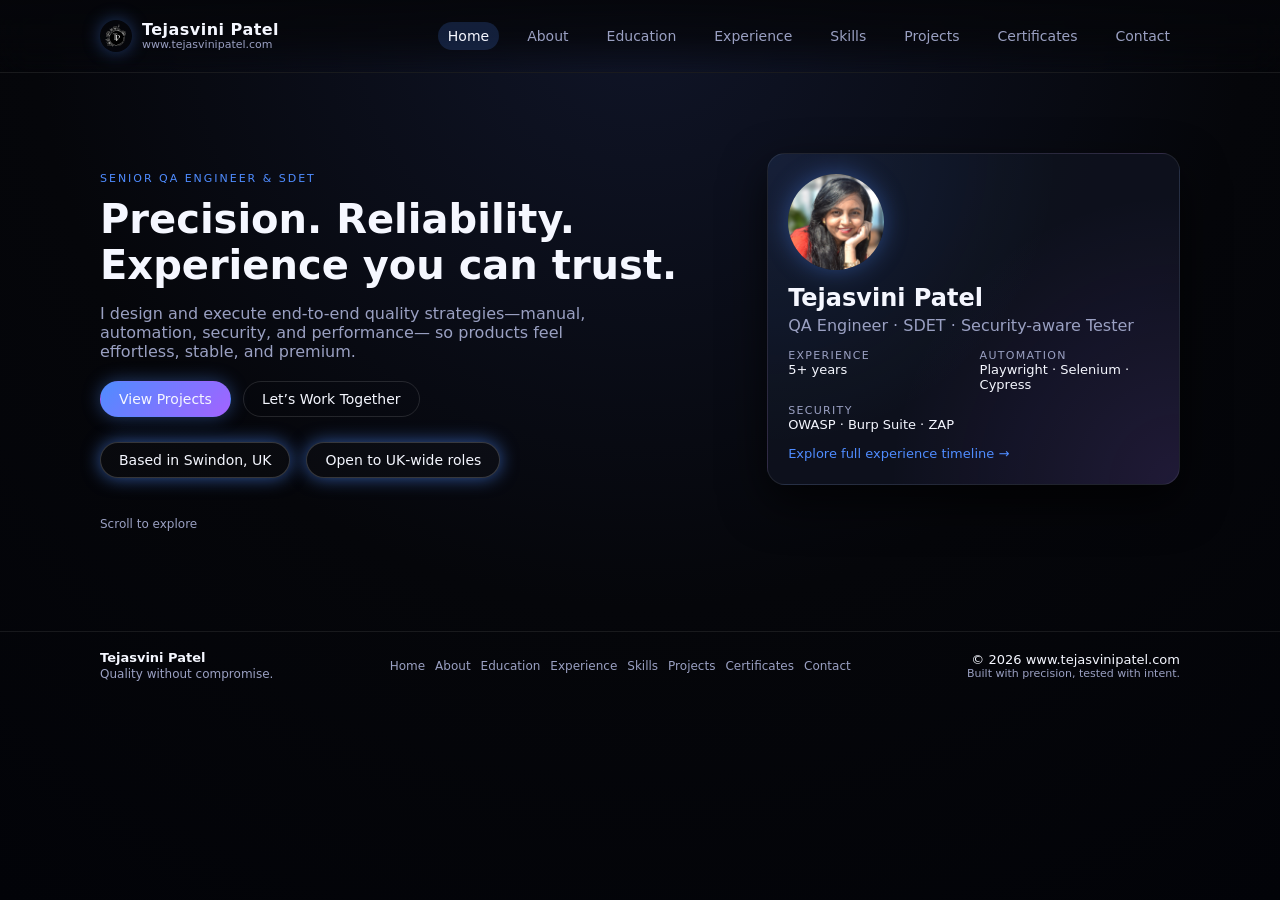
==== index.html @ 35e063ed "Update index.html" ====
<!DOCTYPE html>
<html lang="en">
<head>
  <meta charset="UTF-8" />
  <title>Tejasvini Patel | Senior QA Engineer & SDET</title>
  <meta name="viewport" content="width=device-width, initial-scale=1" />
  <meta name="description" content="Senior QA Engineer & SDET – Precision, reliability, and end-to-end quality engineering by Tejasvini Patel." />
  <link rel="icon" type="image/png" href="favicon.png" />
  <link rel="stylesheet" href="style.css" />
</head>

<body class="theme-dark">

  <!-- NAVBAR -->
  <header class="site-header glass-blur">
    <div class="nav-inner">
      <a href="index.html" class="brand">
        <img src="logo.png" class="brand-logo" />
        <div class="brand-text">
          <span class="brand-name">Tejasvini Patel</span>
          <span class="brand-url">www.tejasvinipatel.com</span>
        </div>
      </a>

      <nav class="nav-links" id="navLinks">
        <a href="index.html" class="active">Home</a>
        <a href="about.html">About</a>
        <a href="education.html">Education</a>
        <a href="experience.html">Experience</a>
        <a href="skills.html">Skills</a>
        <a href="projects.html">Projects</a>
        <a href="certifications.html">Certificates</a>
        <a href="contact.html">Contact</a>
      </nav>

      <button class="nav-toggle" id="navToggle">
        <span></span><span></span>
      </button>
    </div>
  </header>

  <!-- HERO -->
  <main>
    <section class="section hero section-observe">
      <div class="hero-grid">

        <div class="hero-main">
          <p class="eyebrow">SENIOR QA ENGINEER & SDET</p>

          <h1>Precision. Reliability.<br>Experience you can trust.</h1>

          <p class="hero-sub">
            I design and execute end‑to‑end quality strategies—manual, automation, security, and performance—
            so products feel effortless, stable, and premium.
          </p>

          <div class="hero-actions">
            <a href="projects.html" class="btn primary btn-glow">View Projects</a>
            <a href="contact.html" class="btn ghost">Let’s Work Together</a>
          </div>

          <!-- UPDATED BUTTONS -->
          <div class="hero-meta">
            <a class="btn secondary btn-glow">Based in Swindon, UK</a>
            <a class="btn secondary btn-glow">Open to UK‑wide roles</a>
          </div>
        </div>

        <aside class="hero-side glass-card">
          <img src="profile.png" class="profile-photo" />
          <h2 class="card-title">Tejasvini Patel</h2>
          <p class="card-sub">QA Engineer · SDET · Security-aware Tester</p>

          <div class="card-grid">
            <div><span class="label">Experience</span><span class="value">5+ years</span></div>
            <div><span class="label">Automation</span><span class="value">Playwright · Selenium · Cypress</span></div>
            <div><span class="label">Security</span><span class="value">OWASP · Burp Suite · ZAP</span></div>
          </div>

          <a href="experience.html" class="card-link">Explore full experience timeline →</a>
        </aside>

      </div>

      <div class="scroll-indicator">Scroll to explore</div>
    </section>

    <!-- KEEP ALL OTHER SECTIONS EXACTLY AS THEY ARE -->
  </main>

  <!-- FOOTER -->
  <footer class="site-footer glass-blur">
    <div class="footer-inner">
      <div class="footer-left">
        <div class="footer-name">Tejasvini Patel</div>
        <div class="footer-tagline">Quality without compromise.</div>
      </div>

      <div class="footer-nav">
        <a href="index.html">Home</a>
        <a href="about.html">About</a>
        <a href="education.html">Education</a>
        <a href="experience.html">Experience</a>
        <a href="skills.html">Skills</a>
        <a href="projects.html">Projects</a>
        <a href="certifications.html">Certificates</a>
        <a href="contact.html">Contact</a>
      </div>

      <div class="footer-right">
        <div>© <span id="year"></span> www.tejasvinipatel.com</div>
        <div class="footer-note">Built with precision, tested with intent.</div>
      </div>
    </div>
  </footer>

  <script src="script.js"></script>
</body>
</html>
---- style.css ----
:root {
  --bg: #05060a;
  --bg-elevated: rgba(15, 18, 30, 0.9);
  --accent: #4f8cff;
  --accent-soft: rgba(79, 140, 255, 0.4);
  --text: #f5f7ff;
  --text-muted: #9aa0c2;
  --border-soft: rgba(255, 255, 255, 0.08);
  --radius-lg: 18px;
  --radius-md: 12px;
  --shadow-soft: 0 18px 45px rgba(0, 0, 0, 0.7);
  --transition-fast: 0.25s ease;
  --max-width: 1120px;
  --nav-height: 72px;
}

*,
*::before,
*::after {
  box-sizing: border-box;
}

html,
body {
  margin: 0;
  padding: 0;
  font-family: system-ui, -apple-system, BlinkMacSystemFont, "SF Pro Text",
    "Segoe UI", sans-serif;
  background: radial-gradient(circle at top, #101528 0, #05060a 55%, #020308 100%);
  color: var(--text);
}

body.theme-dark {
  min-height: 100vh;
}

/* Layout */

.site-header {
  position: sticky;
  top: 0;
  z-index: 50;
  backdrop-filter: blur(18px);
  background: linear-gradient(
    to bottom,
    rgba(5, 6, 10, 0.92),
    rgba(5, 6, 10, 0.75),
    transparent
  );
  border-bottom: 1px solid var(--border-soft);
}

.nav-inner {
  max-width: var(--max-width);
  margin: 0 auto;
  height: var(--nav-height);
  display: flex;
  align-items: center;
  justify-content: space-between;
  padding: 0 20px;
}

.brand {
  display: flex;
  align-items: center;
  gap: 10px;
  text-decoration: none;
  color: var(--text);
}

.brand-logo {
  width: 32px;
  height: 32px;
  border-radius: 999px;
  object-fit: cover;
  box-shadow: 0 0 18px var(--accent-soft);
}

.brand-text {
  display: flex;
  flex-direction: column;
  line-height: 1.1;
}

.brand-name {
  font-weight: 600;
  letter-spacing: 0.03em;
}

.brand-url {
  font-size: 11px;
  color: var(--text-muted);
}

.nav-links {
  display: flex;
  gap: 18px;
  align-items: center;
}

.nav-links a {
  text-decoration: none;
  font-size: 14px;
  color: var(--text-muted);
  padding: 6px 10px;
  border-radius: 999px;
  transition: color var(--transition-fast), background var(--transition-fast),
    transform var(--transition-fast);
}

.nav-links a:hover {
  color: var(--text);
  background: rgba(255, 255, 255, 0.04);
  transform: translateY(-1px);
}

.nav-links a.active {
  color: var(--text);
  background: rgba(79, 140, 255, 0.18);
}

/* Mobile nav */

.nav-toggle {
  display: none;
  background: none;
  border: none;
  cursor: pointer;
}

.nav-toggle span {
  display: block;
  width: 20px;
  height: 2px;
  margin: 4px 0;
  background: var(--text);
  transition: transform var(--transition-fast), opacity var(--transition-fast);
}

.nav-toggle.active span:nth-child(1) {
  transform: rotate(45deg) translateY(5px);
}

.nav-toggle.active span:nth-child(2) {
  transform: rotate(-45deg) translateY(-5px);
}

/* Sections */

.section {
  max-width: var(--max-width);
  margin: 0 auto;
  padding: 60px 20px;
}

.hero {
  padding-top: 80px;
}

.hero-grid {
  display: grid;
  grid-template-columns: minmax(0, 2fr) minmax(0, 1.3fr);
  gap: 32px;
  align-items: center;
}

.hero-main h1 {
  font-size: clamp(32px, 4vw, 40px);
  margin: 10px 0 16px;
}

.hero-sub {
  color: var(--text-muted);
  max-width: 520px;
}

.hero-actions {
  display: flex;
  flex-wrap: wrap;
  gap: 12px;
  margin-top: 20px;
  margin-bottom: 25px;
}

.hero-meta {
  display: flex;
  flex-wrap: wrap;
  gap: 16px;
  font-size: 13px;
  color: var(--text-muted);
}

.eyebrow {
  text-transform: uppercase;
  letter-spacing: 0.18em;
  font-size: 11px;
  color: var(--accent);
}

.section-header {
  max-width: 720px;
  margin-bottom: 28px;
}

.section-header h2 {
  margin: 0 0 8px;
}

.section-header p {
  margin: 0;
  color: var(--text-muted);
}

/* Cards & grids */

.glass-card {
  background: radial-gradient(circle at top left, rgba(79, 140, 255, 0.12), transparent 55%),
    radial-gradient(circle at bottom right, rgba(163, 99, 255, 0.12), transparent 55%),
    var(--bg-elevated);
  border-radius: var(--radius-lg);
  border: 1px solid var(--border-soft);
  box-shadow: var(--shadow-soft);
  padding: 20px 20px 22px;
  position: relative;
  overflow: hidden;
}

.glass-card::before {
  content: "";
  position: absolute;
  inset: 0;
  background: radial-gradient(circle at top, rgba(255, 255, 255, 0.06), transparent 60%);
  opacity: 0;
  transition: opacity var(--transition-fast);
}

.glass-card:hover::before {
  opacity: 1;
}

.card-title {
  margin: 10px 0 4px;
}

.card-sub {
  margin: 0 0 14px;
  color: var(--text-muted);
}

.card-grid {
  display: grid;
  grid-template-columns: repeat(2, minmax(0, 1fr));
  gap: 12px;
  font-size: 13px;
}

.label {
  display: block;
  color: var(--text-muted);
  font-size: 11px;
  text-transform: uppercase;
  letter-spacing: 0.12em;
}

.value {
  display: block;
}

.card-link {
  display: inline-flex;
  margin-top: 14px;
  font-size: 13px;
  color: var(--accent);
  text-decoration: none;
}

.card-link:hover {
  text-decoration: underline;
}

.grid-2 {
  display: grid;
  grid-template-columns: repeat(2, minmax(0, 1fr));
  gap: 24px;
}

.grid-3 {
  display: grid;
  grid-template-columns: repeat(3, minmax(0, 1fr));
  gap: 24px;
}

.timeline,
.timeline-mini {
  display: flex;
  flex-direction: column;
  gap: 20px;
}

.timeline-item {
  position: relative;
}

.timeline-item h2,
.timeline-item h3 {
  margin-top: 0;
}

.bullet-list {
  margin: 10px 0 0;
  padding-left: 18px;
  color: var(--text-muted);
}

.bullet-list li {
  margin-bottom: 4px;
}

.section-cta {
  margin-top: 24px;
}

/* Buttons */

.btn {
  display: inline-flex;
  align-items: center;
  justify-content: center;
  padding: 9px 18px;
  border-radius: 999px;
  border: 1px solid transparent;
  font-size: 14px;
  cursor: pointer;
  text-decoration: none;
  color: var(--text);
  background: transparent;
  transition: background var(--transition-fast), transform var(--transition-fast),
    box-shadow var(--transition-fast), border-color var(--transition-fast);
}

.btn.primary {
  background: linear-gradient(135deg, #4f8cff, #a363ff);
  box-shadow: 0 0 18px var(--accent-soft);
}

.btn.primary:hover {
  box-shadow: 0 0 32px rgba(79, 140, 255, 1);
}

.btn.secondary {
  border-color: rgba(255, 255, 255, 0.18);
  background: rgba(255, 255, 255, 0.02);
}

.btn.ghost {
  border-color: rgba(255, 255, 255, 0.12);
  background: transparent;
}

.btn-glow {
  box-shadow: 0 0 18px rgba(79, 140, 255, 0.6);
}

.btn-glow:hover {
  box-shadow: 0 0 28px rgba(79, 140, 255, 1);
}

/* Universal button animation fix */
.btn {
  transition: background 0.25s ease, transform 0.25s ease, box-shadow 0.25s ease,
    border-color 0.25s ease;
}

.btn:hover {
  transform: translateY(-3px);
}

/* Scroll indicator */

.scroll-indicator {
  margin-top: 32px;
  font-size: 12px;
  color: var(--text-muted);
}

/* Profile */

.profile-photo {
  width: 96px;
  height: 96px;
  border-radius: 999px;
  object-fit: cover;
  box-shadow: 0 0 24px var(--accent-soft);
}

/* Footer */

.site-footer {
  border-top: 1px solid var(--border-soft);
  margin-top: 40px;
}

.footer-inner {
  max-width: var(--max-width);
  margin: 0 auto;
  padding: 18px 20px 26px;
  display: flex;
  align-items: center;
  justify-content: space-between;
  gap: 18px;
  font-size: 13px;
}

.footer-left {
  display: flex;
  flex-direction: column;
  gap: 2px;
}

.footer-name {
  font-weight: 600;
}

.footer-tagline {
  color: var(--text-muted);
  font-size: 12px;
}

.footer-nav {
  display: flex;
  flex-wrap: wrap;
  gap: 10px;
  justify-content: center;
}

.footer-nav a {
  text-decoration: none;
  color: var(--text-muted);
  font-size: 12px;
}

.footer-nav a:hover {
  color: var(--text);
}

.footer-right {
  text-align: right;
}

.footer-note {
  color: var(--text-muted);
  font-size: 11px;
}

/* Forms & map */

.contact-form .form-group {
  margin-bottom: 12px;
}

.contact-form label {
  display: block;
  font-size: 13px;
  margin-bottom: 4px;
}

.contact-form input,
.contact-form textarea {
  width: 100%;
  padding: 8px 10px;
  border-radius: var(--radius-md);
  border: 1px solid var(--border-soft);
  background: rgba(5, 6, 10, 0.9);
  color: var(--text);
  font-size: 13px;
}

.contact-form input:focus,
.contact-form textarea:focus {
  outline: none;
  border-color: var(--accent);
  box-shadow: 0 0 0 1px rgba(79, 140, 255, 0.4);
}

.map-container {
  border-radius: var(--radius-lg);
  overflow: hidden;
  border: 1px solid var(--border-soft);
}

/* Utilities */

.muted {
  color: var(--text-muted);
}

.small {
  font-size: 12px;
}

.center-404 {
  min-height: 100vh;
  display: flex;
  align-items: center;
  justify-content: center;
}

/* Scroll animations */

.section-observe {
  opacity: 0;
  transform: translateY(24px);
  transition: opacity 0.5s ease, transform 0.5s ease;
}

.section-observe.in-view {
  opacity: 1;
  transform: translateY(0);
  transition-delay: 0.1s;
}

/* Responsive */

@media (max-width: 900px) {
  .hero-grid {
    grid-template-columns: minmax(0, 1fr);
  }

  .grid-2 {
    grid-template-columns: minmax(0, 1fr);
  }

  .grid-3 {
    grid-template-columns: minmax(0, 1fr);
  }

  .footer-inner {
    flex-direction: column;
    align-items: flex-start;
  }

  .footer-right {
    text-align: left;
  }
}

@media (max-width: 720px) {
  .nav-links {
    position: absolute;
    top: var(--nav-height);
    right: 0;
    left: 0;
    padding: 10px 20px 16px;
    background: rgba(5, 6, 10, 0.98);
    flex-direction: column;
    gap: 8px;
    transform: translateY(-120%);
    opacity: 0;
    pointer-events: none;
    transition: transform var(--transition-fast), opacity var(--transition-fast);
  }

  .nav-links.open {
    transform: translateY(0);
    opacity: 1;
    pointer-events: auto;
  }

  .nav-toggle {
    display: block;
  }
}
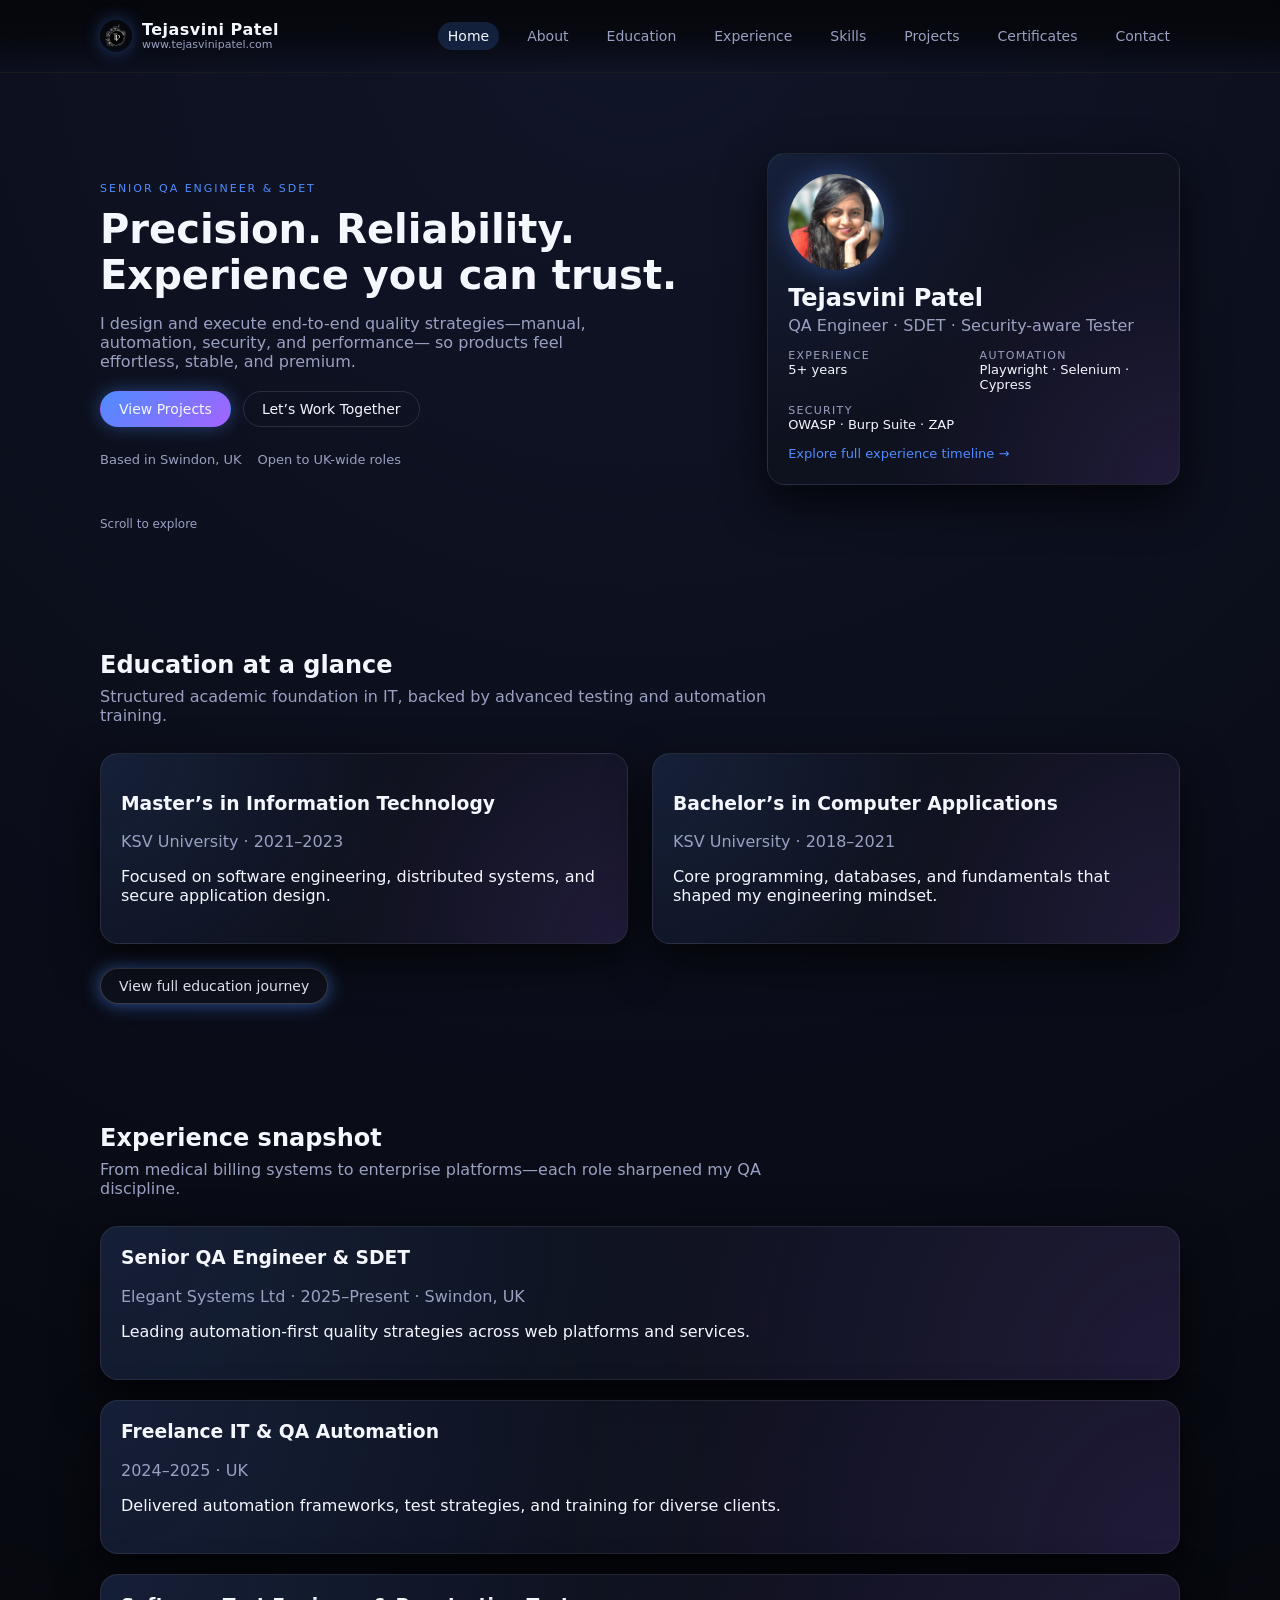
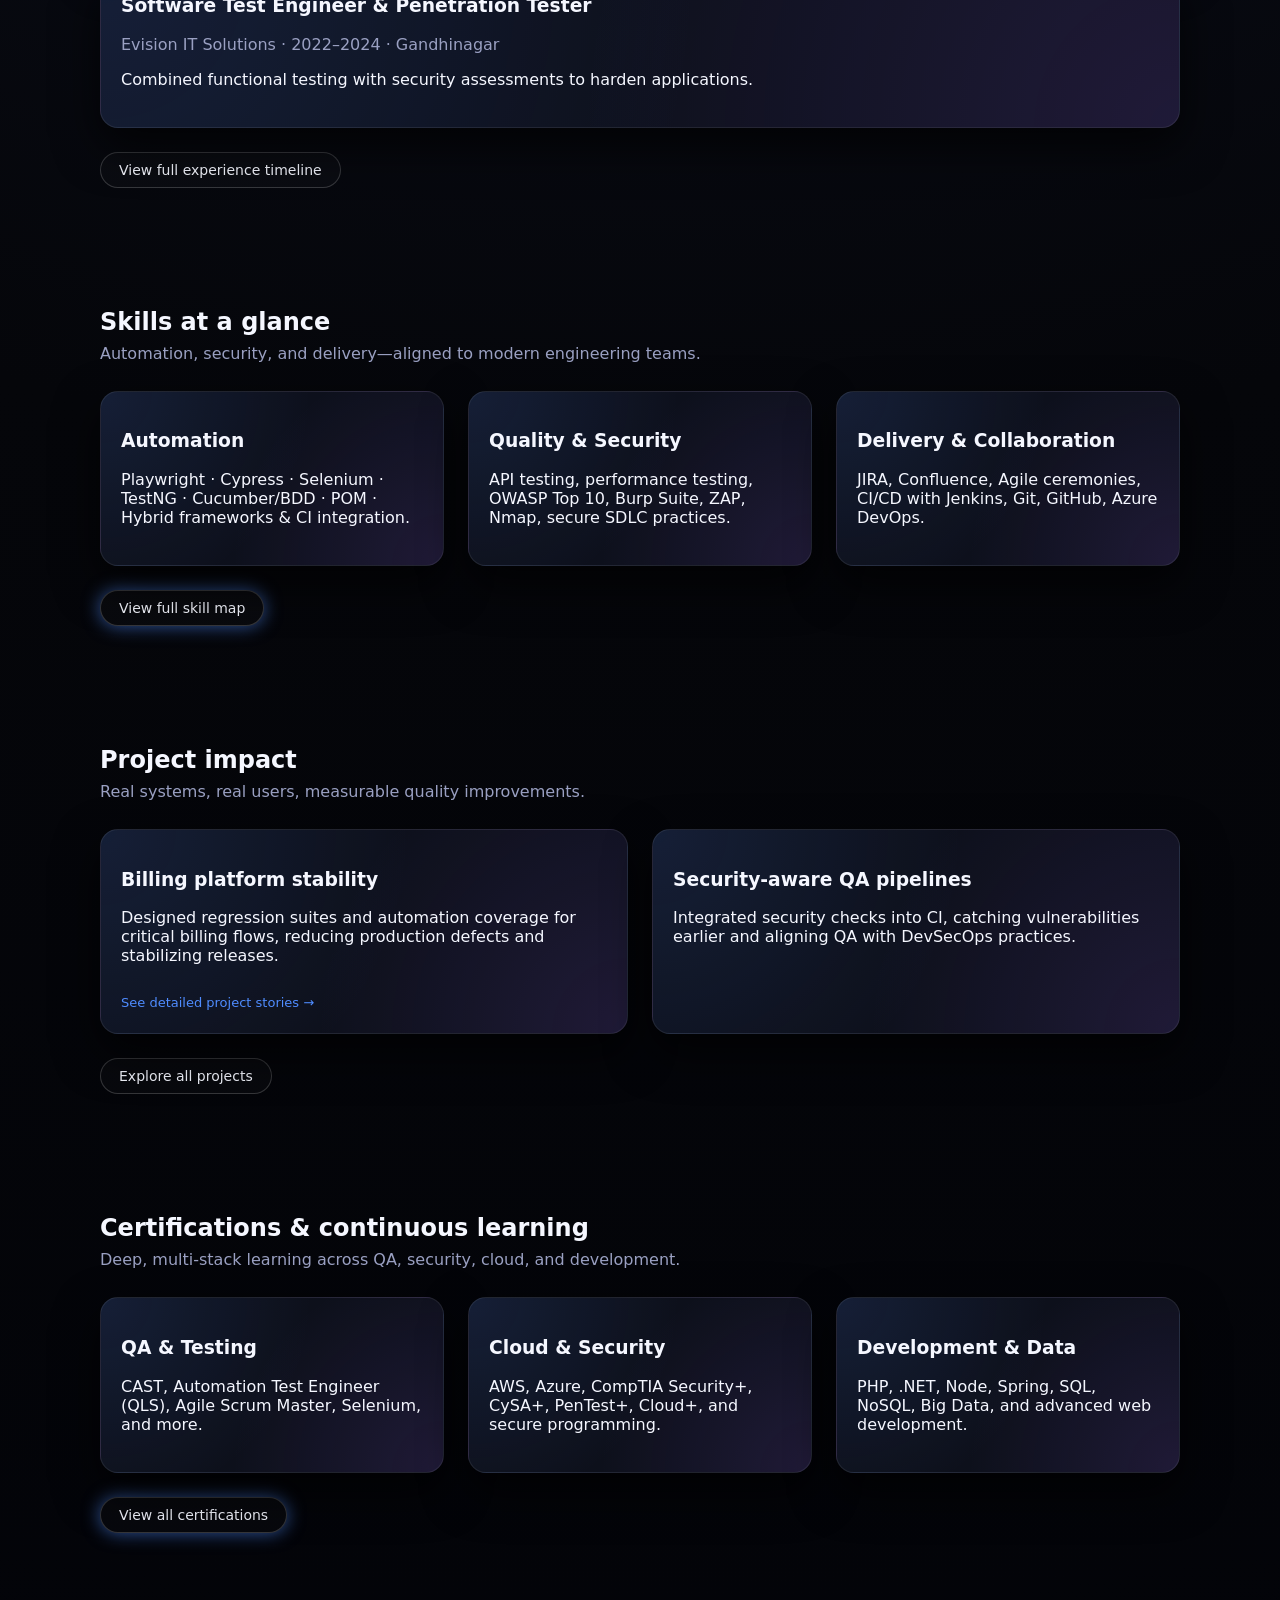
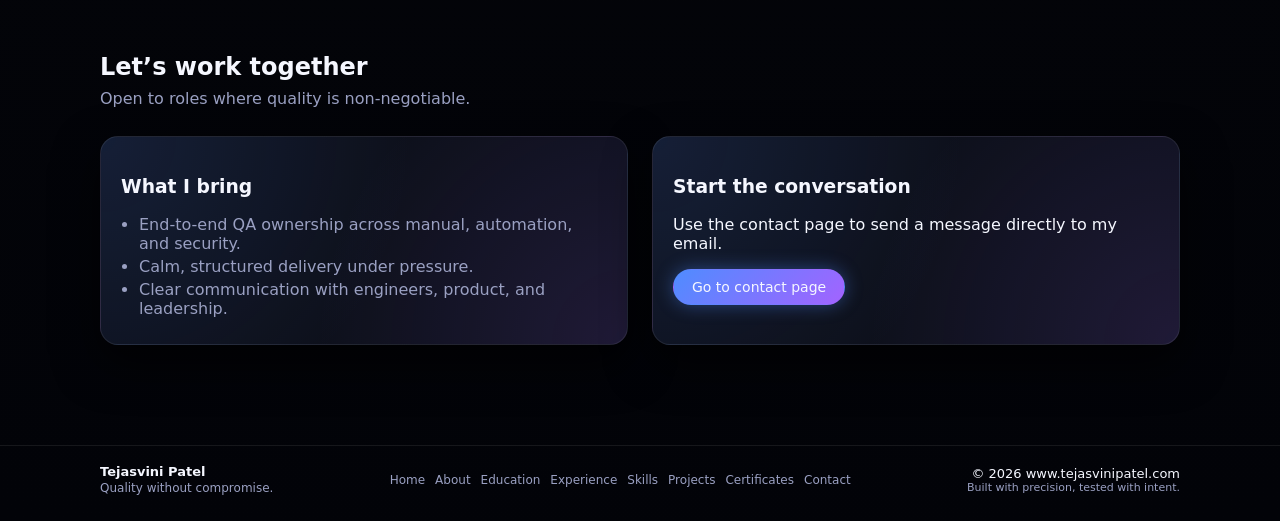
==== commit bccb3e47: "Update index.html" ====
--- a/index.html
+++ b/index.html
@@ -7,21 +7,33 @@
   <meta name="description" content="Senior QA Engineer & SDET – Precision, reliability, and end-to-end quality engineering by Tejasvini Patel." />
   <link rel="icon" type="image/png" href="favicon.png" />
   <link rel="stylesheet" href="style.css" />
+
+  <!-- Basic structured data for name search -->
+  <script type="application/ld+json">
+  {
+    "@context": "https://schema.org",
+    "@type": "Person",
+    "name": "Tejasvini Patel",
+    "url": "https://www.tejasvinipatel.com",
+    "jobTitle": "Senior QA Engineer & SDET",
+    "address": {
+      "@type": "PostalAddress",
+      "addressLocality": "Swindon",
+      "addressCountry": "UK"
+    }
+  }
+  </script>
 </head>
-
 <body class="theme-dark">
-
-  <!-- NAVBAR -->
   <header class="site-header glass-blur">
     <div class="nav-inner">
       <a href="index.html" class="brand">
-        <img src="logo.png" class="brand-logo" />
+        <img src="logo.png" alt="TP Logo" class="brand-logo" />
         <div class="brand-text">
           <span class="brand-name">Tejasvini Patel</span>
           <span class="brand-url">www.tejasvinipatel.com</span>
         </div>
       </a>
-
       <nav class="nav-links" id="navLinks">
         <a href="index.html" class="active">Home</a>
         <a href="about.html">About</a>
@@ -32,70 +44,209 @@
         <a href="certifications.html">Certificates</a>
         <a href="contact.html">Contact</a>
       </nav>
-
-      <button class="nav-toggle" id="navToggle">
+      <button class="nav-toggle" id="navToggle" aria-label="Toggle navigation">
         <span></span><span></span>
       </button>
     </div>
   </header>
 
-  <!-- HERO -->
   <main>
+    <!-- HERO -->
     <section class="section hero section-observe">
       <div class="hero-grid">
-
         <div class="hero-main">
           <p class="eyebrow">SENIOR QA ENGINEER & SDET</p>
-
-          <h1>Precision. Reliability.<br>Experience you can trust.</h1>
-
+          <h1>Precision. Reliability. Experience you can trust.</h1>
           <p class="hero-sub">
-            I design and execute end‑to‑end quality strategies—manual, automation, security, and performance—
+            I design and execute end-to-end quality strategies—manual, automation, security, and performance—
             so products feel effortless, stable, and premium.
           </p>
-
           <div class="hero-actions">
             <a href="projects.html" class="btn primary btn-glow">View Projects</a>
             <a href="contact.html" class="btn ghost">Let’s Work Together</a>
           </div>
-
-          <!-- UPDATED BUTTONS -->
           <div class="hero-meta">
-            <a class="btn secondary btn-glow">Based in Swindon, UK</a>
-            <a class="btn secondary btn-glow">Open to UK‑wide roles</a>
+            <span>Based in Swindon, UK</span>
+            <span>Open to UK-wide roles</span>
           </div>
         </div>
-
         <aside class="hero-side glass-card">
-          <img src="profile.png" class="profile-photo" />
+          <img src="profile.png" alt="Tejasvini Patel" class="profile-photo" />
           <h2 class="card-title">Tejasvini Patel</h2>
           <p class="card-sub">QA Engineer · SDET · Security-aware Tester</p>
-
           <div class="card-grid">
-            <div><span class="label">Experience</span><span class="value">5+ years</span></div>
-            <div><span class="label">Automation</span><span class="value">Playwright · Selenium · Cypress</span></div>
-            <div><span class="label">Security</span><span class="value">OWASP · Burp Suite · ZAP</span></div>
+            <div>
+              <span class="label">Experience</span>
+              <span class="value">5+ years</span>
+            </div>
+            <div>
+              <span class="label">Automation</span>
+              <span class="value">Playwright · Selenium · Cypress</span>
+            </div>
+            <div>
+              <span class="label">Security</span>
+              <span class="value">OWASP · Burp Suite · ZAP</span>
+            </div>
           </div>
-
           <a href="experience.html" class="card-link">Explore full experience timeline →</a>
         </aside>
-
-      </div>
-
+      </div>
       <div class="scroll-indicator">Scroll to explore</div>
     </section>
 
-    <!-- KEEP ALL OTHER SECTIONS EXACTLY AS THEY ARE -->
+    <!-- EDUCATION OVERVIEW -->
+    <section class="section section-observe">
+      <div class="section-header">
+        <h2>Education at a glance</h2>
+        <p>Structured academic foundation in IT, backed by advanced testing and automation training.</p>
+      </div>
+      <div class="grid-2">
+        <div class="glass-card">
+          <h3>Master’s in Information Technology</h3>
+          <p class="muted">KSV University · 2021–2023</p>
+          <p>Focused on software engineering, distributed systems, and secure application design.</p>
+        </div>
+        <div class="glass-card">
+          <h3>Bachelor’s in Computer Applications</h3>
+          <p class="muted">KSV University · 2018–2021</p>
+          <p>Core programming, databases, and fundamentals that shaped my engineering mindset.</p>
+        </div>
+      </div>
+      <div class="section-cta">
+        <a href="education.html" class="btn secondary btn-glow">View full education journey</a>
+      </div>
+    </section>
+
+    <!-- EXPERIENCE OVERVIEW -->
+    <section class="section section-observe">
+      <div class="section-header">
+        <h2>Experience snapshot</h2>
+        <p>From medical billing systems to enterprise platforms—each role sharpened my QA discipline.</p>
+      </div>
+      <div class="timeline-mini">
+        <div class="timeline-item glass-card">
+          <h3>Senior QA Engineer & SDET</h3>
+          <p class="muted">Elegant Systems Ltd · 2025–Present · Swindon, UK</p>
+          <p>Leading automation-first quality strategies across web platforms and services.</p>
+        </div>
+        <div class="timeline-item glass-card">
+          <h3>Freelance IT & QA Automation</h3>
+          <p class="muted">2024–2025 · UK</p>
+          <p>Delivered automation frameworks, test strategies, and training for diverse clients.</p>
+        </div>
+        <div class="timeline-item glass-card">
+          <h3>Software Test Engineer & Penetration Tester</h3>
+          <p class="muted">Evision IT Solutions · 2022–2024 · Gandhinagar</p>
+          <p>Combined functional testing with security assessments to harden applications.</p>
+        </div>
+      </div>
+      <div class="section-cta">
+        <a href="experience.html" class="btn secondary">View full experience timeline</a>
+      </div>
+    </section>
+
+    <!-- SKILLS OVERVIEW -->
+    <section class="section section-observe">
+      <div class="section-header">
+        <h2>Skills at a glance</h2>
+        <p>Automation, security, and delivery—aligned to modern engineering teams.</p>
+      </div>
+      <div class="grid-3">
+        <div class="glass-card">
+          <h3>Automation</h3>
+          <p>Playwright · Cypress · Selenium · TestNG · Cucumber/BDD · POM · Hybrid frameworks & CI integration.</p>
+        </div>
+        <div class="glass-card">
+          <h3>Quality & Security</h3>
+          <p>API testing, performance testing, OWASP Top 10, Burp Suite, ZAP, Nmap, secure SDLC practices.</p>
+        </div>
+        <div class="glass-card">
+          <h3>Delivery & Collaboration</h3>
+          <p>JIRA, Confluence, Agile ceremonies, CI/CD with Jenkins, Git, GitHub, Azure DevOps.</p>
+        </div>
+      </div>
+      <div class="section-cta">
+        <a href="skills.html" class="btn secondary btn-glow">View full skill map</a>
+      </div>
+    </section>
+
+    <!-- PROJECTS OVERVIEW -->
+    <section class="section section-observe">
+      <div class="section-header">
+        <h2>Project impact</h2>
+        <p>Real systems, real users, measurable quality improvements.</p>
+      </div>
+      <div class="grid-2">
+        <div class="glass-card">
+          <h3>Billing platform stability</h3>
+          <p>Designed regression suites and automation coverage for critical billing flows, reducing production defects and stabilizing releases.</p>
+          <a href="projects.html" class="card-link">See detailed project stories →</a>
+        </div>
+        <div class="glass-card">
+          <h3>Security-aware QA pipelines</h3>
+          <p>Integrated security checks into CI, catching vulnerabilities earlier and aligning QA with DevSecOps practices.</p>
+        </div>
+      </div>
+      <div class="section-cta">
+        <a href="projects.html" class="btn secondary">Explore all projects</a>
+      </div>
+    </section>
+
+    <!-- CERTIFICATIONS OVERVIEW -->
+    <section class="section section-observe">
+      <div class="section-header">
+        <h2>Certifications & continuous learning</h2>
+        <p>Deep, multi-stack learning across QA, security, cloud, and development.</p>
+      </div>
+      <div class="grid-3">
+        <div class="glass-card">
+          <h3>QA & Testing</h3>
+          <p>CAST, Automation Test Engineer (QLS), Agile Scrum Master, Selenium, and more.</p>
+        </div>
+        <div class="glass-card">
+          <h3>Cloud & Security</h3>
+          <p>AWS, Azure, CompTIA Security+, CySA+, PenTest+, Cloud+, and secure programming.</p>
+        </div>
+        <div class="glass-card">
+          <h3>Development & Data</h3>
+          <p>PHP, .NET, Node, Spring, SQL, NoSQL, Big Data, and advanced web development.</p>
+        </div>
+      </div>
+      <div class="section-cta">
+        <a href="certifications.html" class="btn secondary btn-glow">View all certifications</a>
+      </div>
+    </section>
+
+    <!-- CONTACT OVERVIEW -->
+    <section class="section section-observe">
+      <div class="section-header">
+        <h2>Let’s work together</h2>
+        <p>Open to roles where quality is non‑negotiable.</p>
+      </div>
+      <div class="grid-2">
+        <div class="glass-card">
+          <h3>What I bring</h3>
+          <ul class="bullet-list">
+            <li>End-to-end QA ownership across manual, automation, and security.</li>
+            <li>Calm, structured delivery under pressure.</li>
+            <li>Clear communication with engineers, product, and leadership.</li>
+          </ul>
+        </div>
+        <div class="glass-card">
+          <h3>Start the conversation</h3>
+          <p>Use the contact page to send a message directly to my email.</p>
+          <a href="contact.html" class="btn primary btn-glow">Go to contact page</a>
+        </div>
+      </div>
+    </section>
   </main>
 
-  <!-- FOOTER -->
   <footer class="site-footer glass-blur">
     <div class="footer-inner">
       <div class="footer-left">
         <div class="footer-name">Tejasvini Patel</div>
         <div class="footer-tagline">Quality without compromise.</div>
       </div>
-
       <div class="footer-nav">
         <a href="index.html">Home</a>
         <a href="about.html">About</a>
@@ -106,9 +257,8 @@
         <a href="certifications.html">Certificates</a>
         <a href="contact.html">Contact</a>
       </div>
-
       <div class="footer-right">
-        <div>© <span id="year"></span> www.tejasvinipatel.com</div>
+        <div>© 2026 www.tejasvinipatel.com</div>
         <div class="footer-note">Built with precision, tested with intent.</div>
       </div>
     </div>
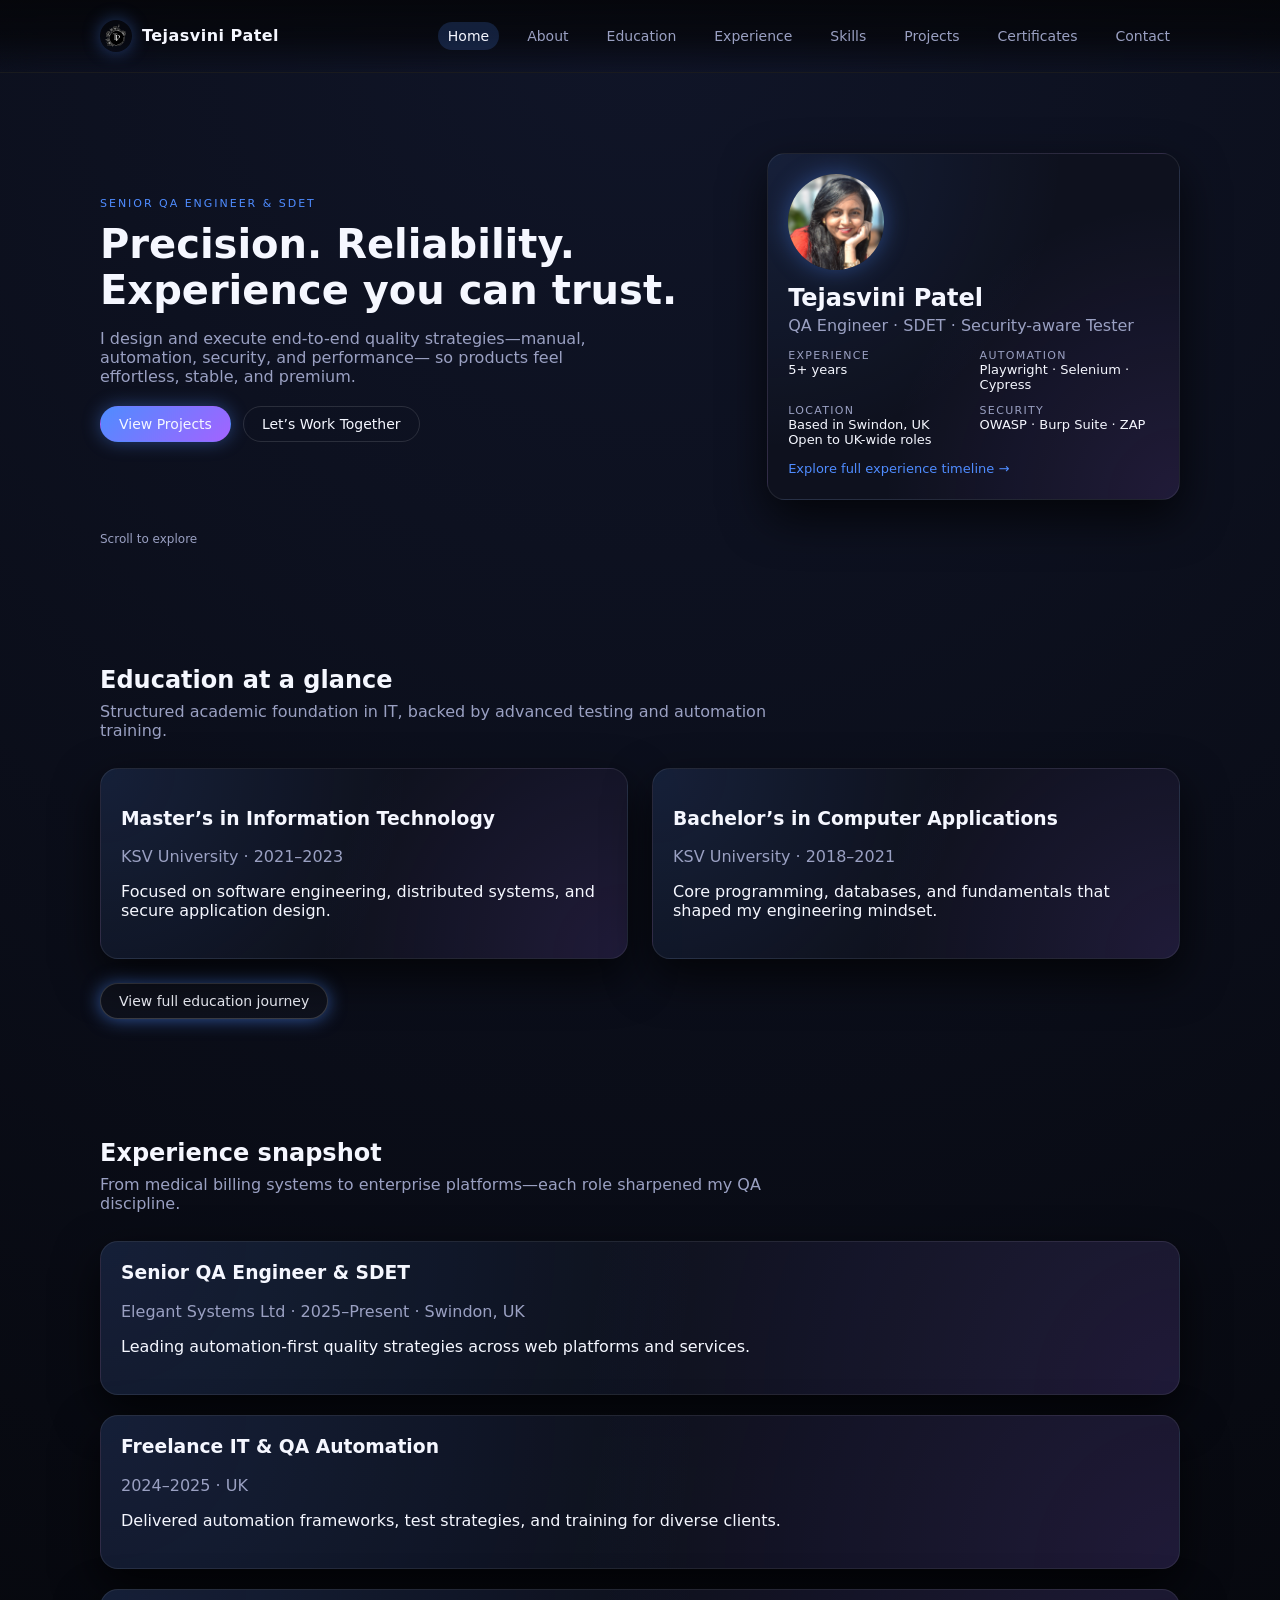
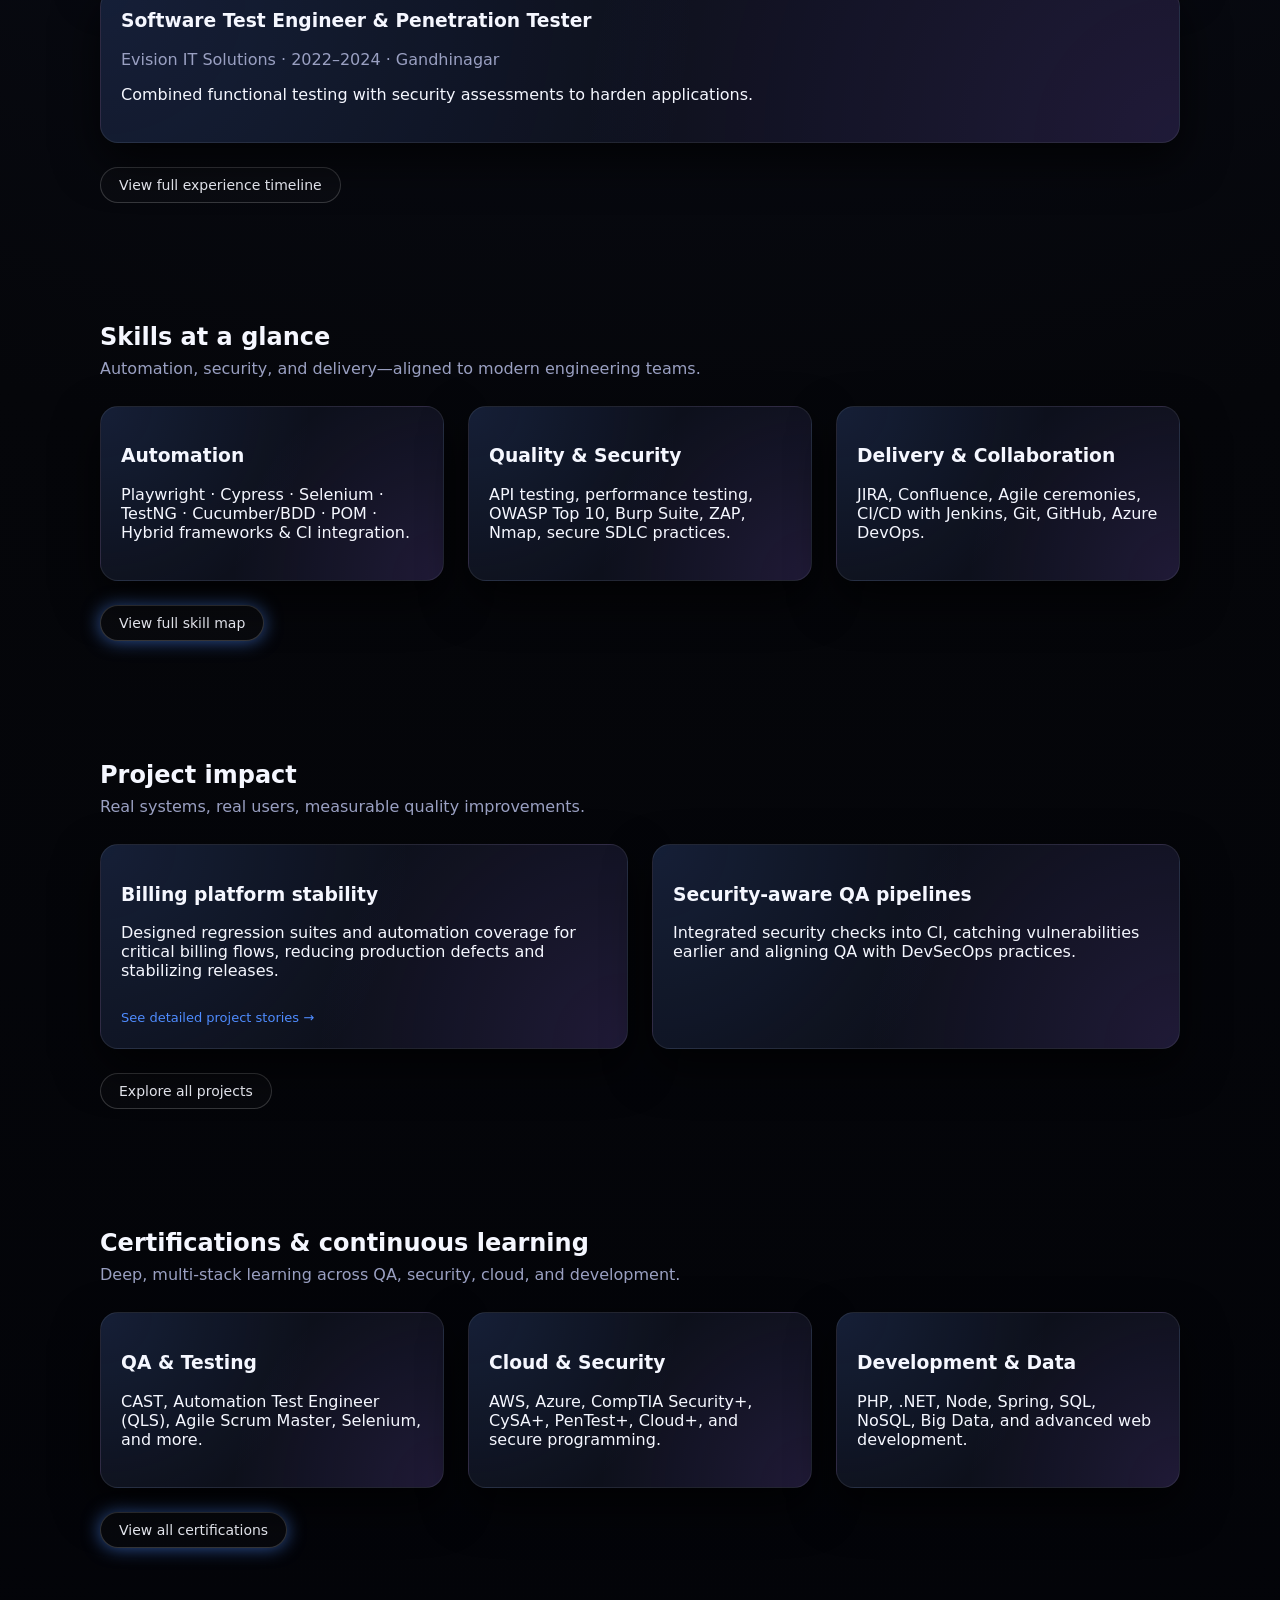
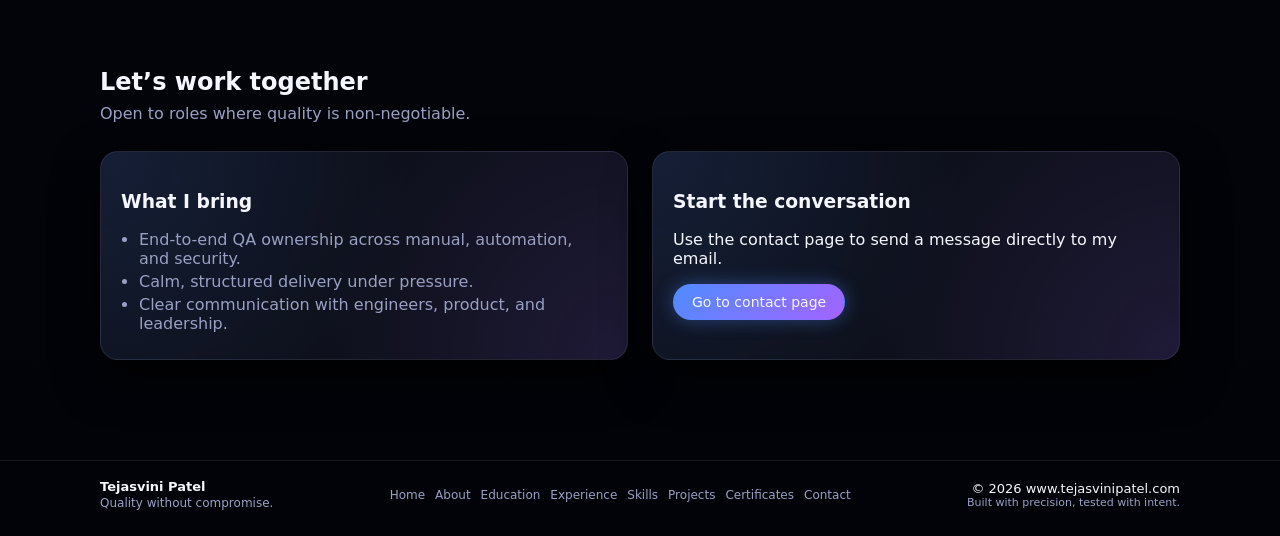
==== commit a903e03b: "Update index.html" ====
--- a/index.html
+++ b/index.html
@@ -31,7 +31,7 @@
         <img src="logo.png" alt="TP Logo" class="brand-logo" />
         <div class="brand-text">
           <span class="brand-name">Tejasvini Patel</span>
-          <span class="brand-url">www.tejasvinipatel.com</span>
+          <span class="brand-url"></span>
         </div>
       </a>
       <nav class="nav-links" id="navLinks">
@@ -65,10 +65,7 @@
             <a href="projects.html" class="btn primary btn-glow">View Projects</a>
             <a href="contact.html" class="btn ghost">Let’s Work Together</a>
           </div>
-          <div class="hero-meta">
-            <span>Based in Swindon, UK</span>
-            <span>Open to UK-wide roles</span>
-          </div>
+         
         </div>
         <aside class="hero-side glass-card">
           <img src="profile.png" alt="Tejasvini Patel" class="profile-photo" />
@@ -82,6 +79,11 @@
             <div>
               <span class="label">Automation</span>
               <span class="value">Playwright · Selenium · Cypress</span>
+            </div>
+            <div>
+              <span class="label">Location</span>
+              <span class="value">Based in Swindon, UK</span>
+              <span class="value">Open to UK-wide roles</span> 
             </div>
             <div>
               <span class="label">Security</span>
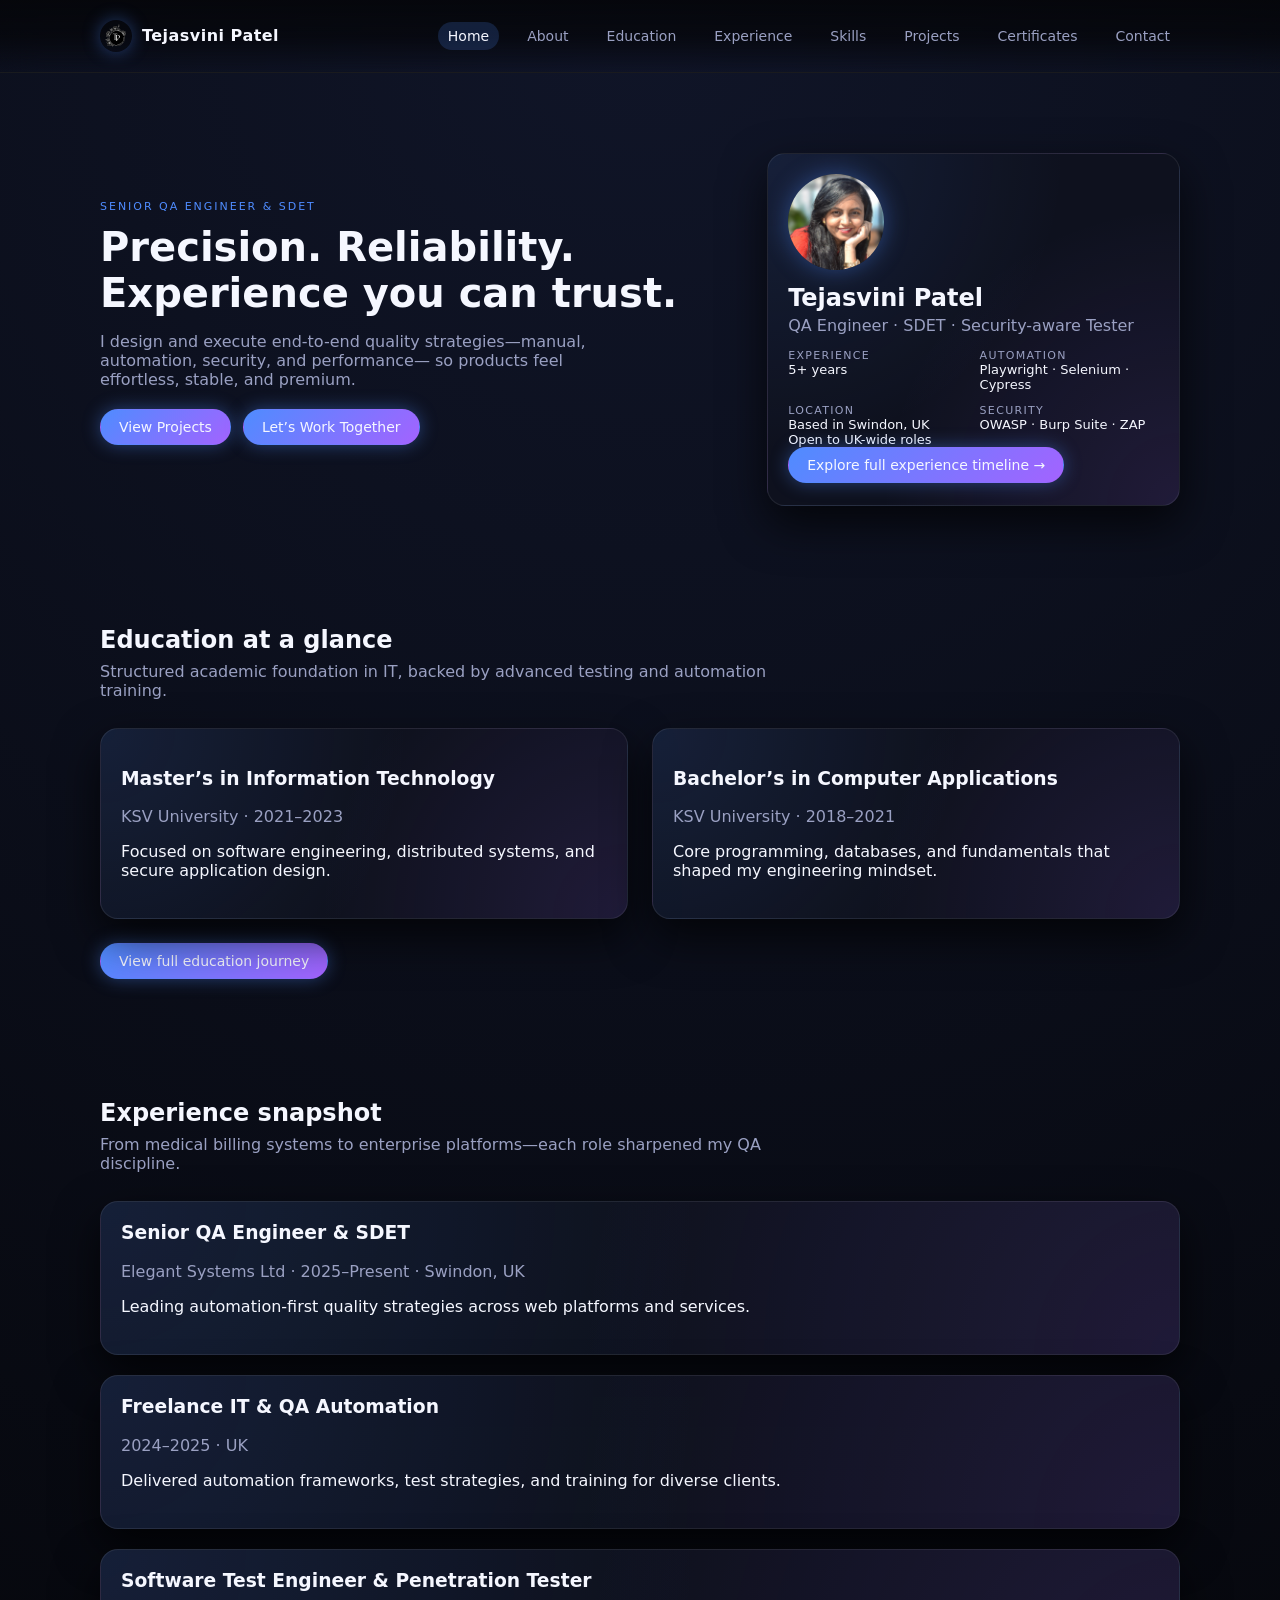
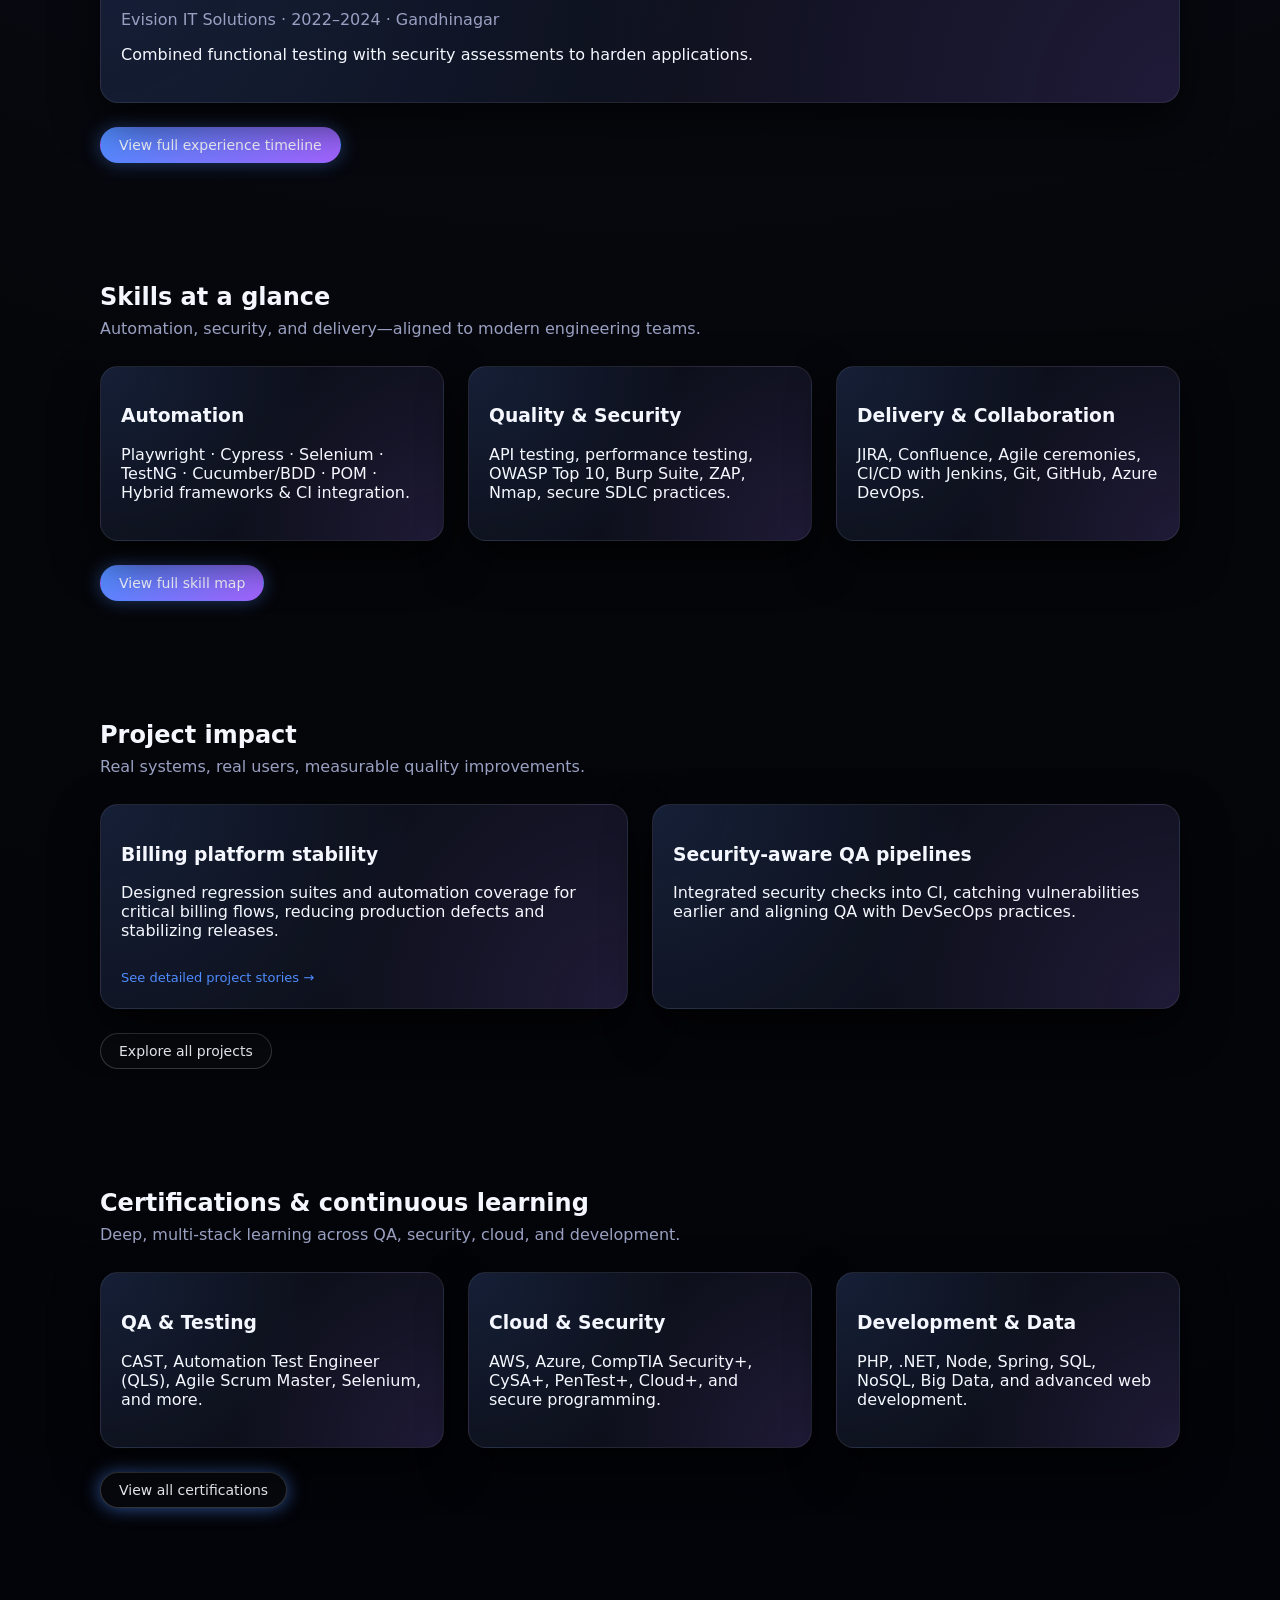
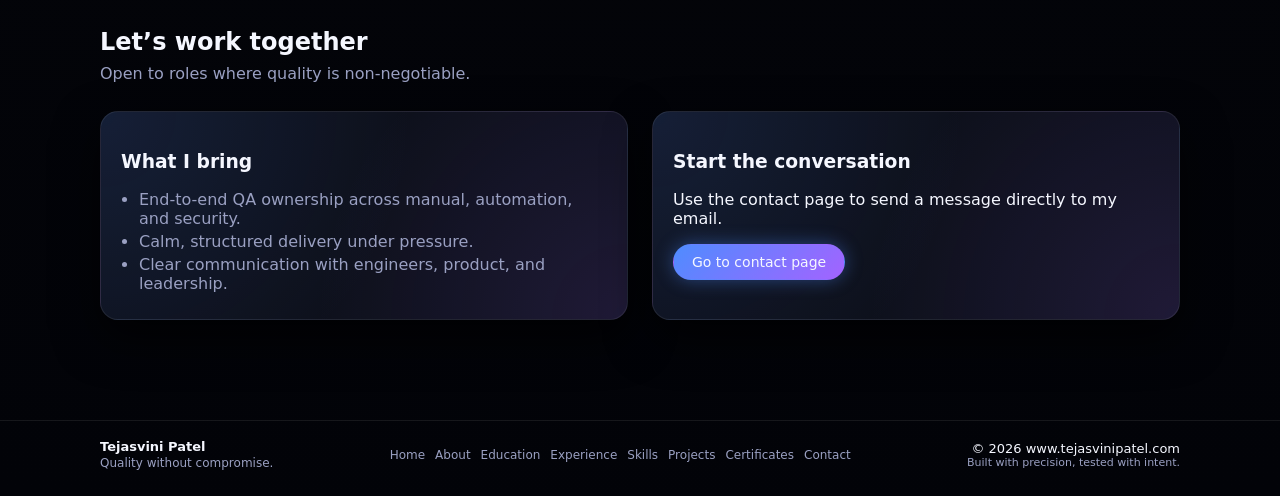
==== commit 15988996: "Update index.html" ====
--- a/index.html
+++ b/index.html
@@ -63,7 +63,7 @@
           </p>
           <div class="hero-actions">
             <a href="projects.html" class="btn primary btn-glow">View Projects</a>
-            <a href="contact.html" class="btn ghost">Let’s Work Together</a>
+            <a href="contact.html" class="btn primary btn-glow">Let’s Work Together</a>
           </div>
          
         </div>
@@ -90,10 +90,10 @@
               <span class="value">OWASP · Burp Suite · ZAP</span>
             </div>
           </div>
-          <a href="experience.html" class="card-link">Explore full experience timeline →</a>
+        
+          <a href="experience.html" class="btn primary btn-glow">Explore full experience timeline →</a>
         </aside>
       </div>
-      <div class="scroll-indicator">Scroll to explore</div>
     </section>
 
     <!-- EDUCATION OVERVIEW -->
@@ -115,7 +115,7 @@
         </div>
       </div>
       <div class="section-cta">
-        <a href="education.html" class="btn secondary btn-glow">View full education journey</a>
+        <a href="education.html" class="btn primary btn-glow">View full education journey</a>
       </div>
     </section>
 
@@ -143,7 +143,7 @@
         </div>
       </div>
       <div class="section-cta">
-        <a href="experience.html" class="btn secondary">View full experience timeline</a>
+        <a href="experience.html" class="btn primary btn-glow">View full experience timeline</a>
       </div>
     </section>
 
@@ -168,7 +168,7 @@
         </div>
       </div>
       <div class="section-cta">
-        <a href="skills.html" class="btn secondary btn-glow">View full skill map</a>
+        <a href="skills.html" class="btn primary btn-glow">View full skill map</a>
       </div>
     </section>
 
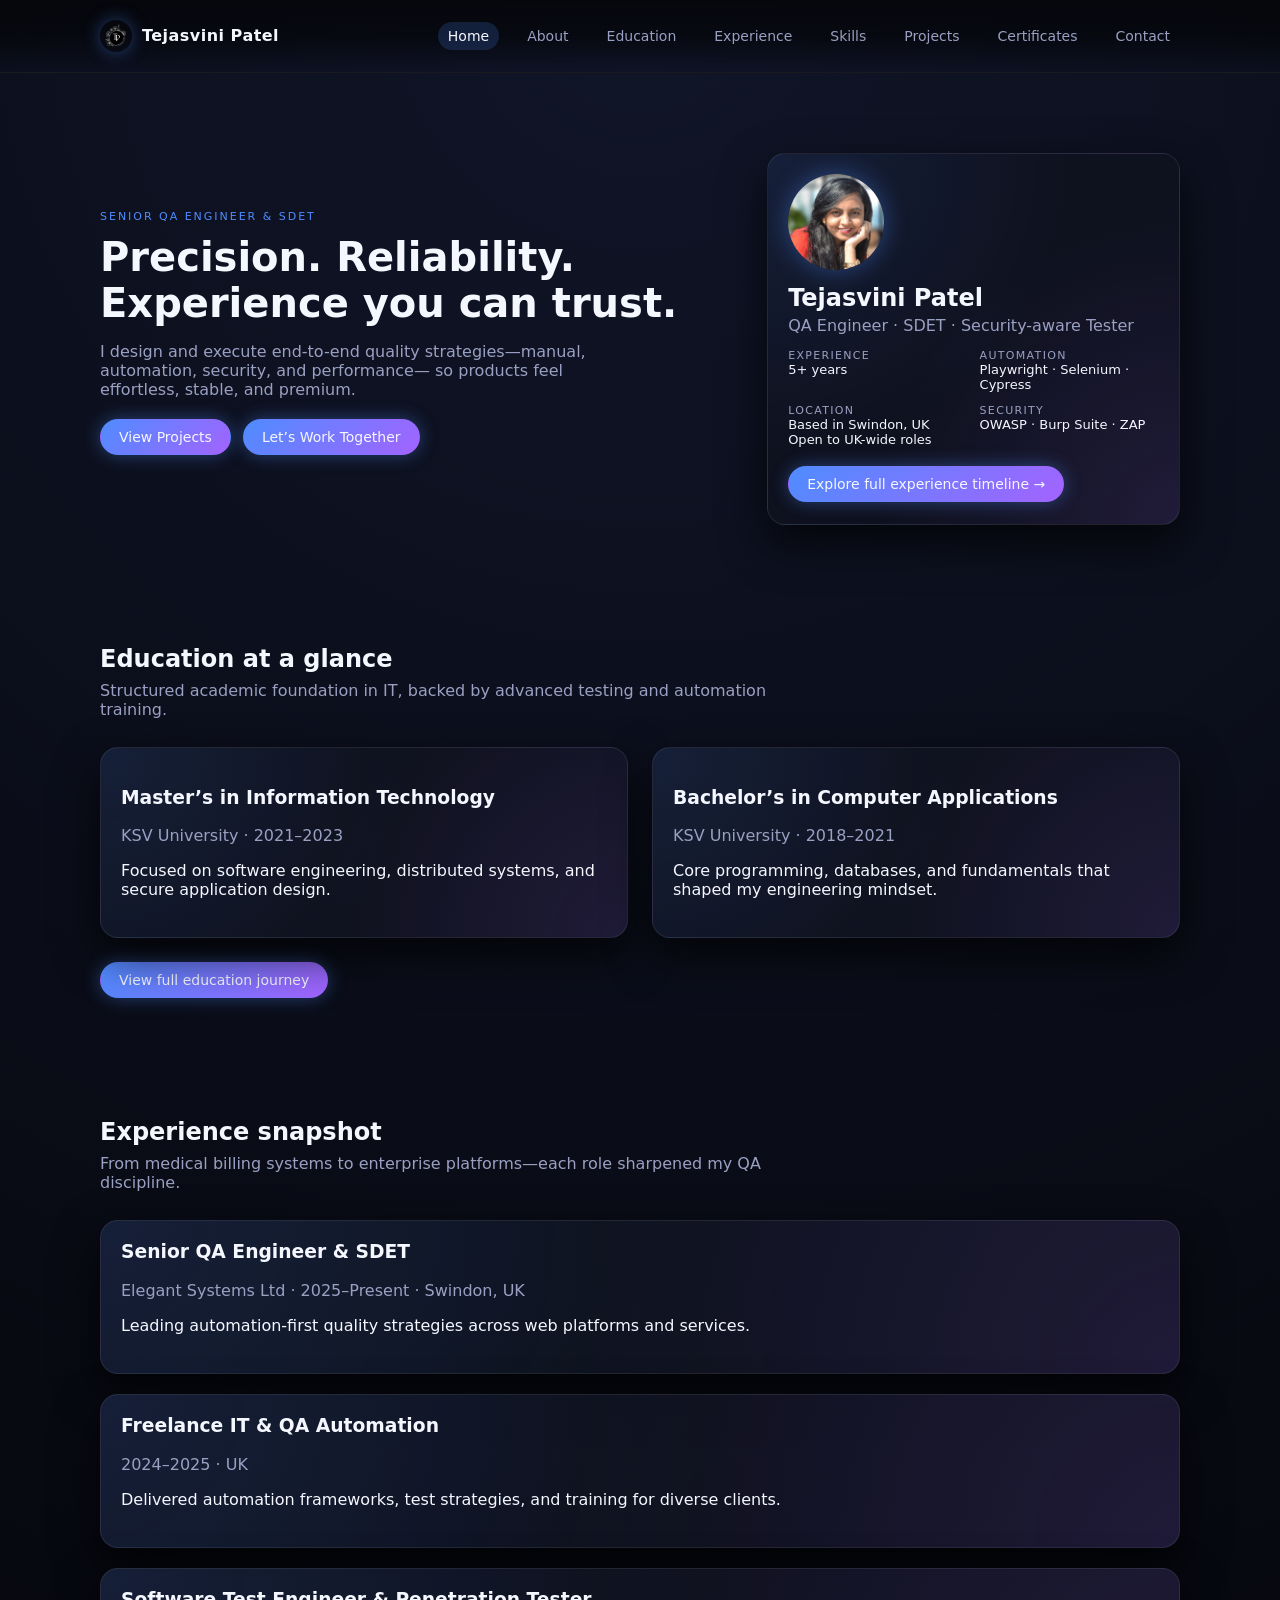
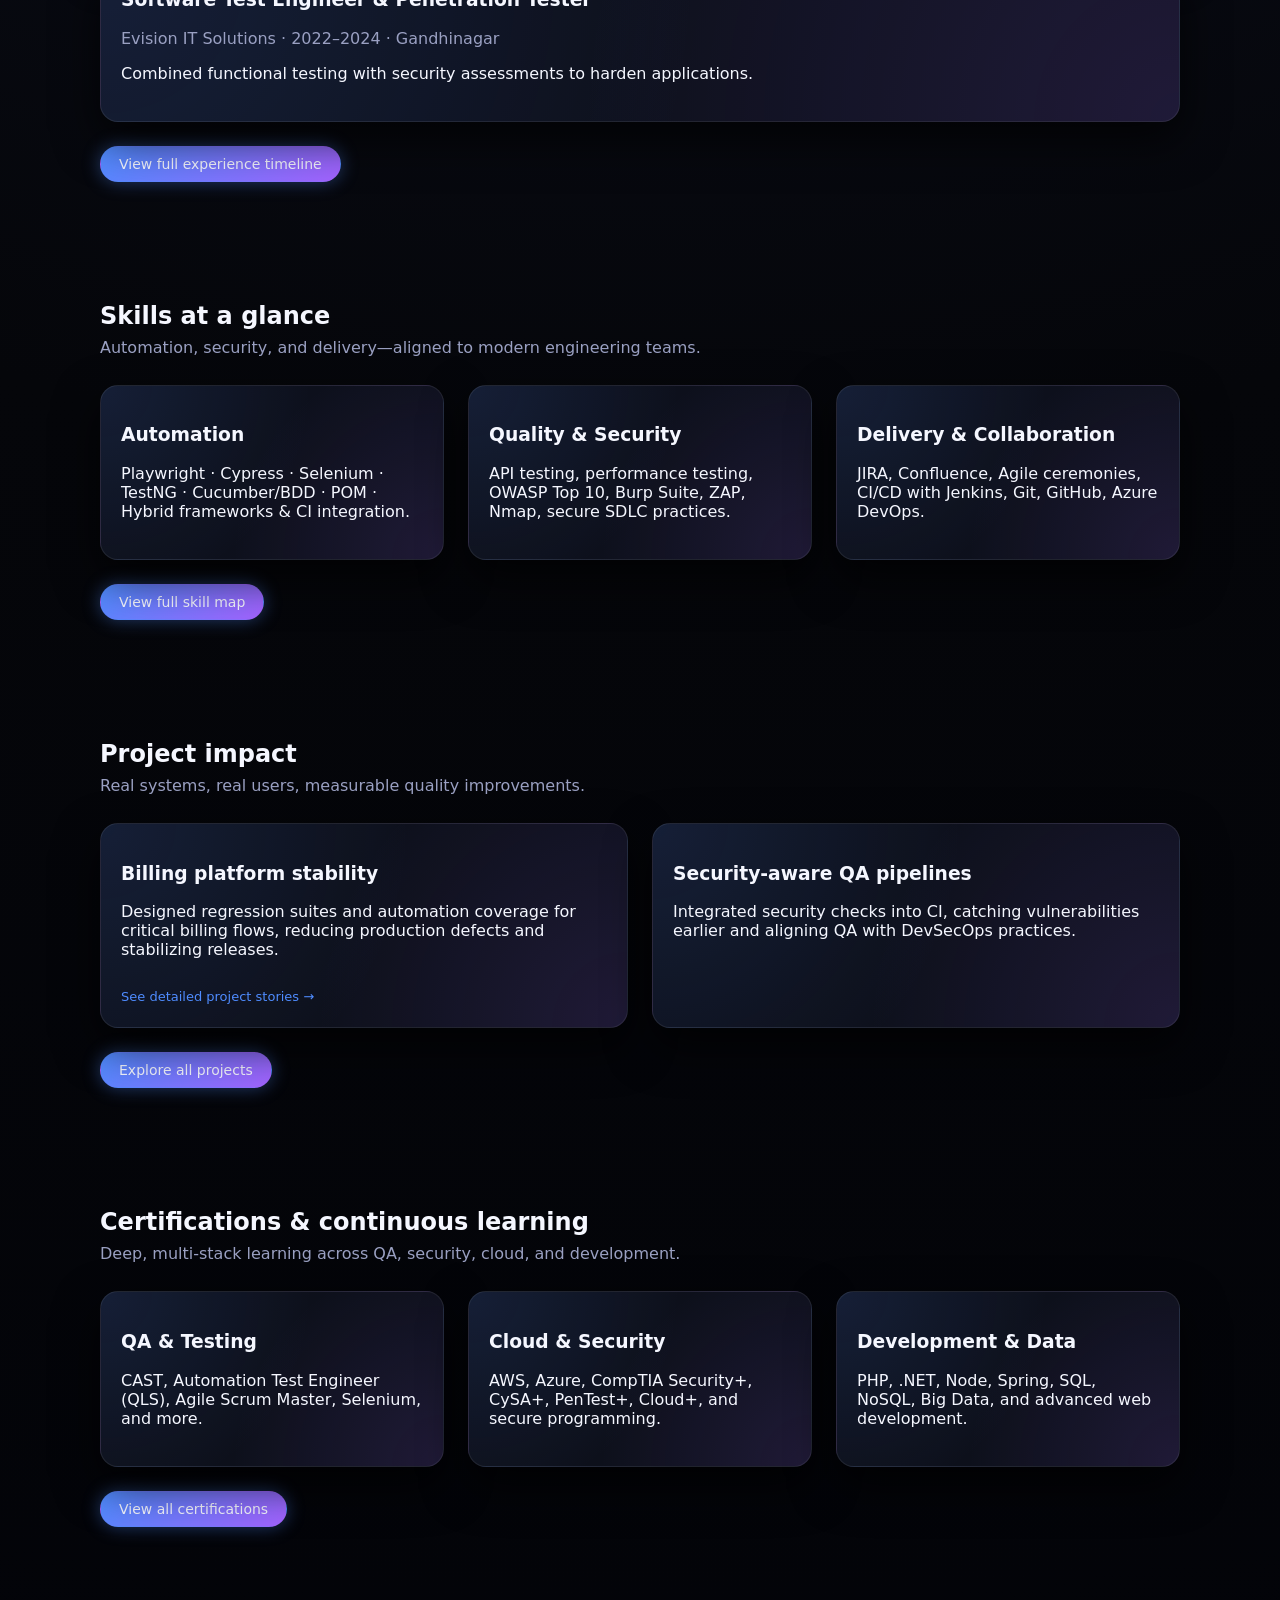
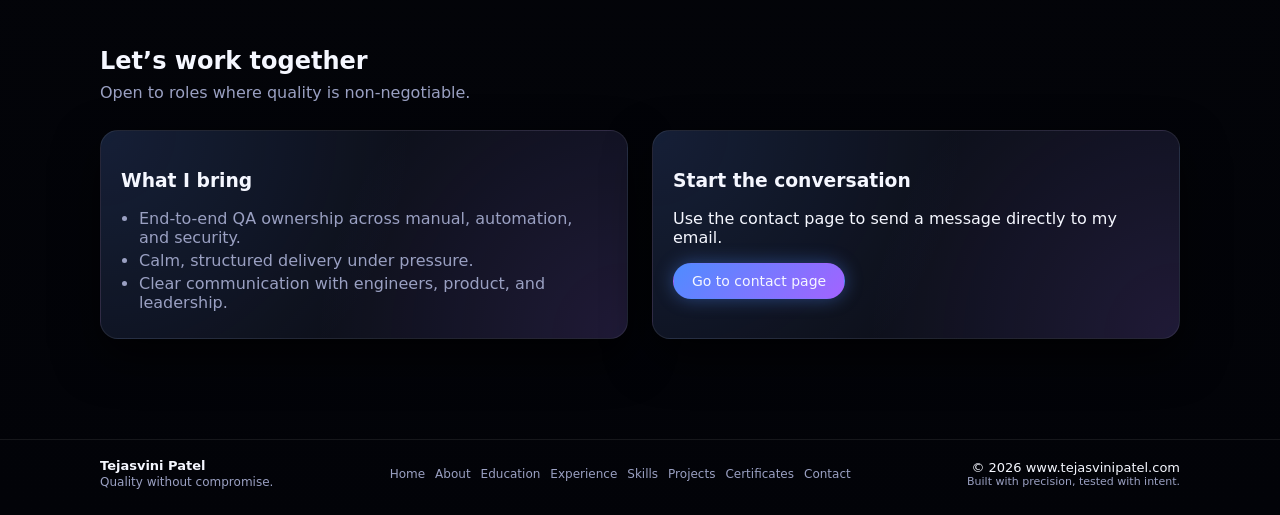
==== commit 249b3c5a: "Update index.html" ====
--- a/index.html
+++ b/index.html
@@ -91,6 +91,7 @@
             </div>
           </div>
         
+          <br>   
           <a href="experience.html" class="btn primary btn-glow">Explore full experience timeline →</a>
         </aside>
       </div>
@@ -190,7 +191,7 @@
         </div>
       </div>
       <div class="section-cta">
-        <a href="projects.html" class="btn secondary">Explore all projects</a>
+        <a href="projects.html" class="btn primary btn-glow">Explore all projects</a>
       </div>
     </section>
 
@@ -215,7 +216,7 @@
         </div>
       </div>
       <div class="section-cta">
-        <a href="certifications.html" class="btn secondary btn-glow">View all certifications</a>
+        <a href="certifications.html" class="btn primary btn-glow">View all certifications</a>
       </div>
     </section>
 
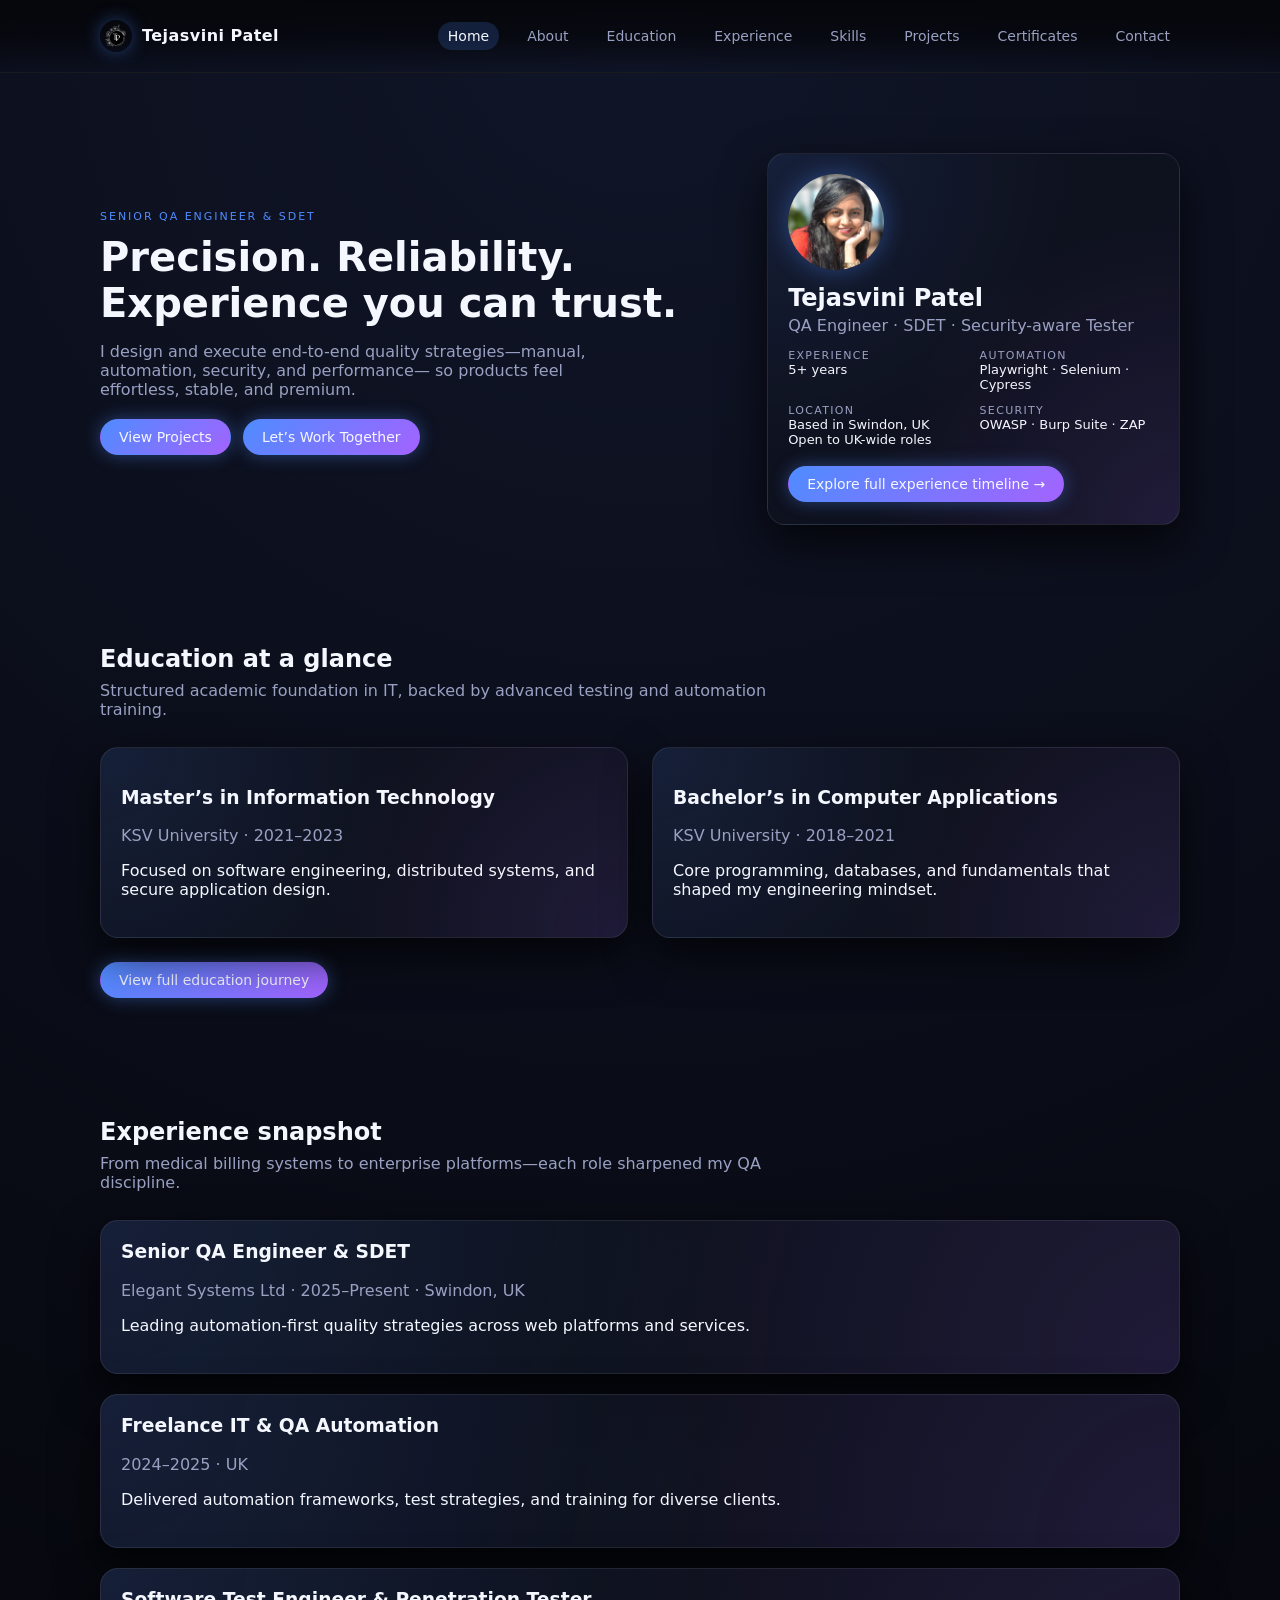
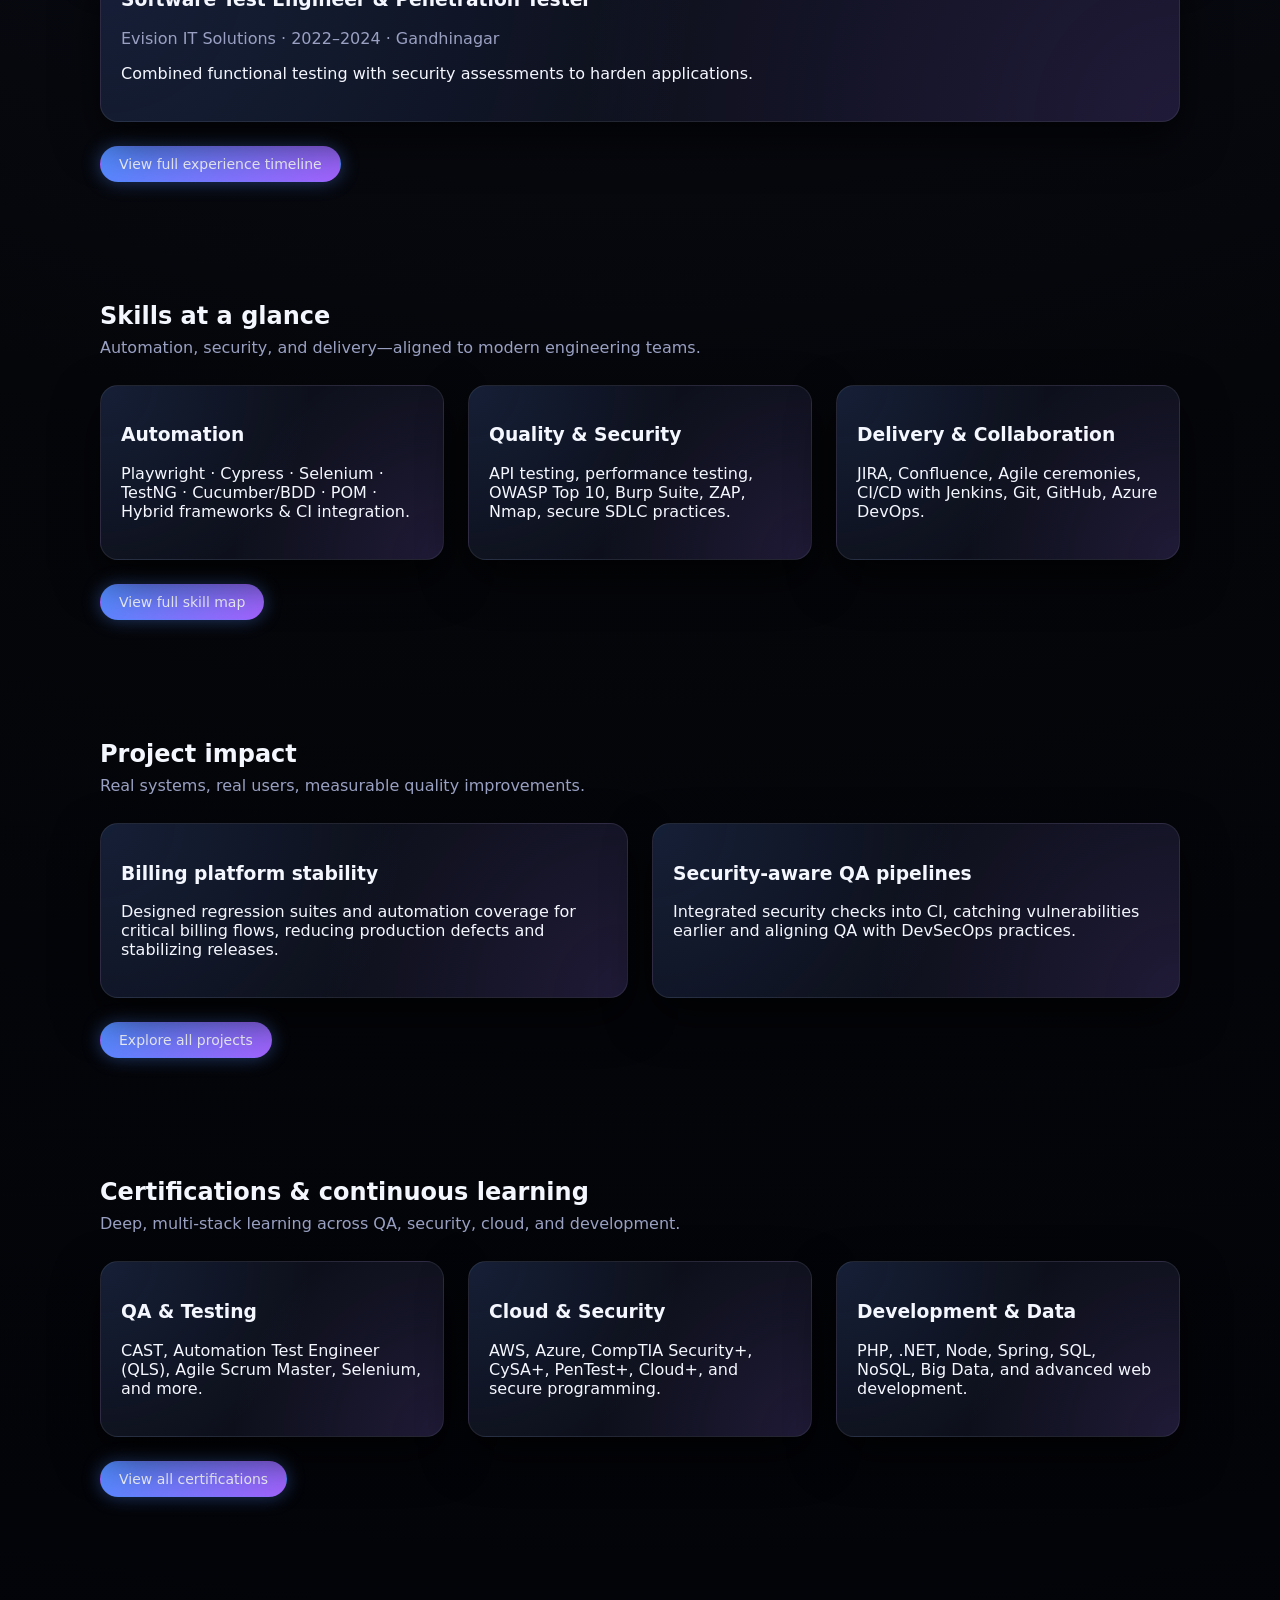
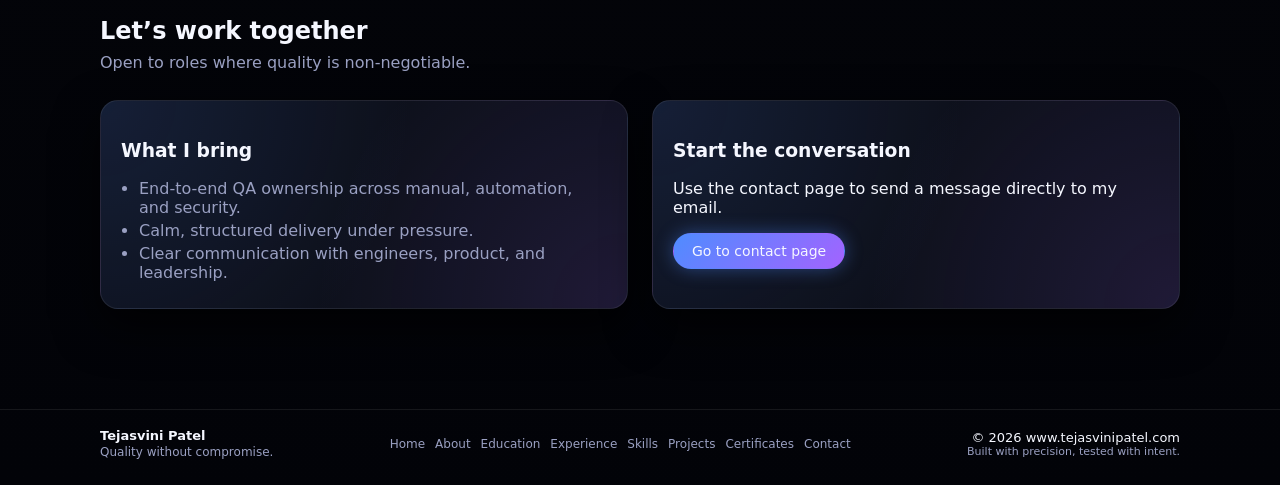
==== commit 6a5f9f57: "Update index.html" ====
--- a/index.html
+++ b/index.html
@@ -183,7 +183,6 @@
         <div class="glass-card">
           <h3>Billing platform stability</h3>
           <p>Designed regression suites and automation coverage for critical billing flows, reducing production defects and stabilizing releases.</p>
-          <a href="projects.html" class="card-link">See detailed project stories →</a>
         </div>
         <div class="glass-card">
           <h3>Security-aware QA pipelines</h3>
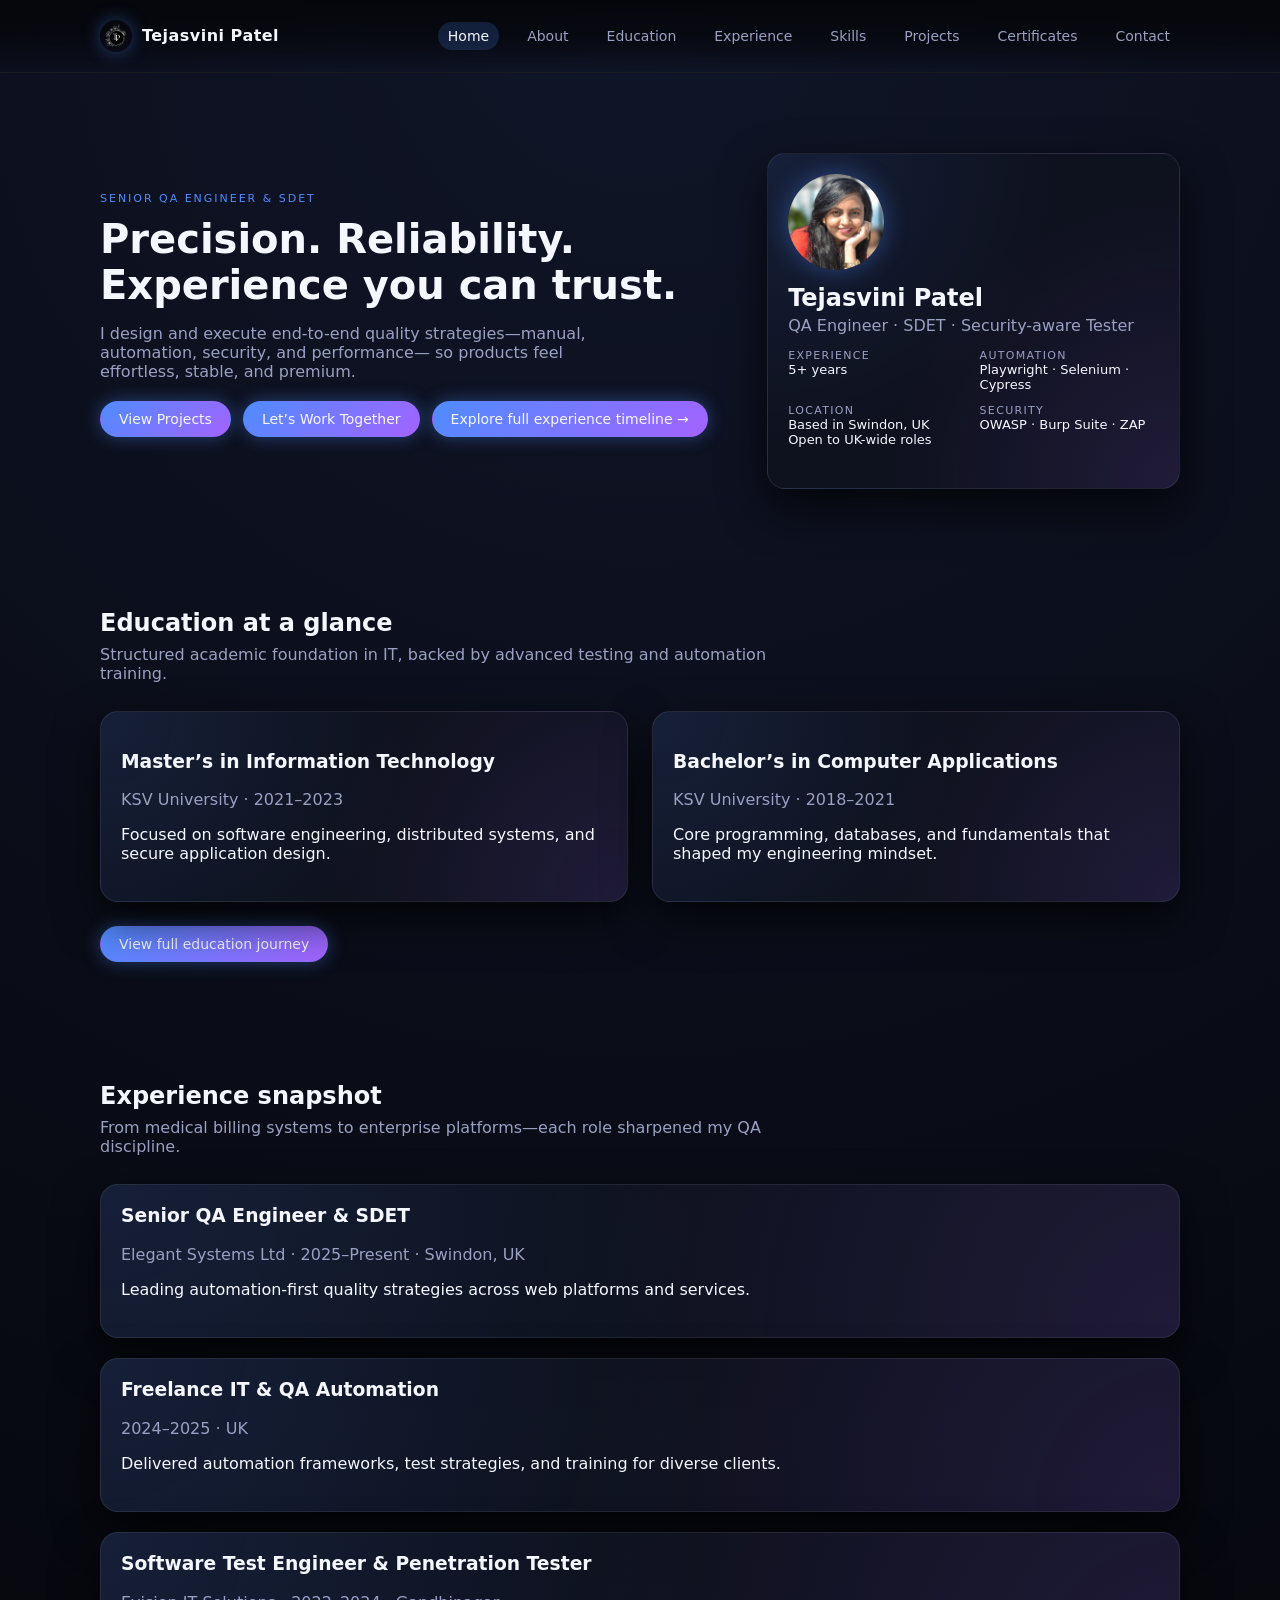
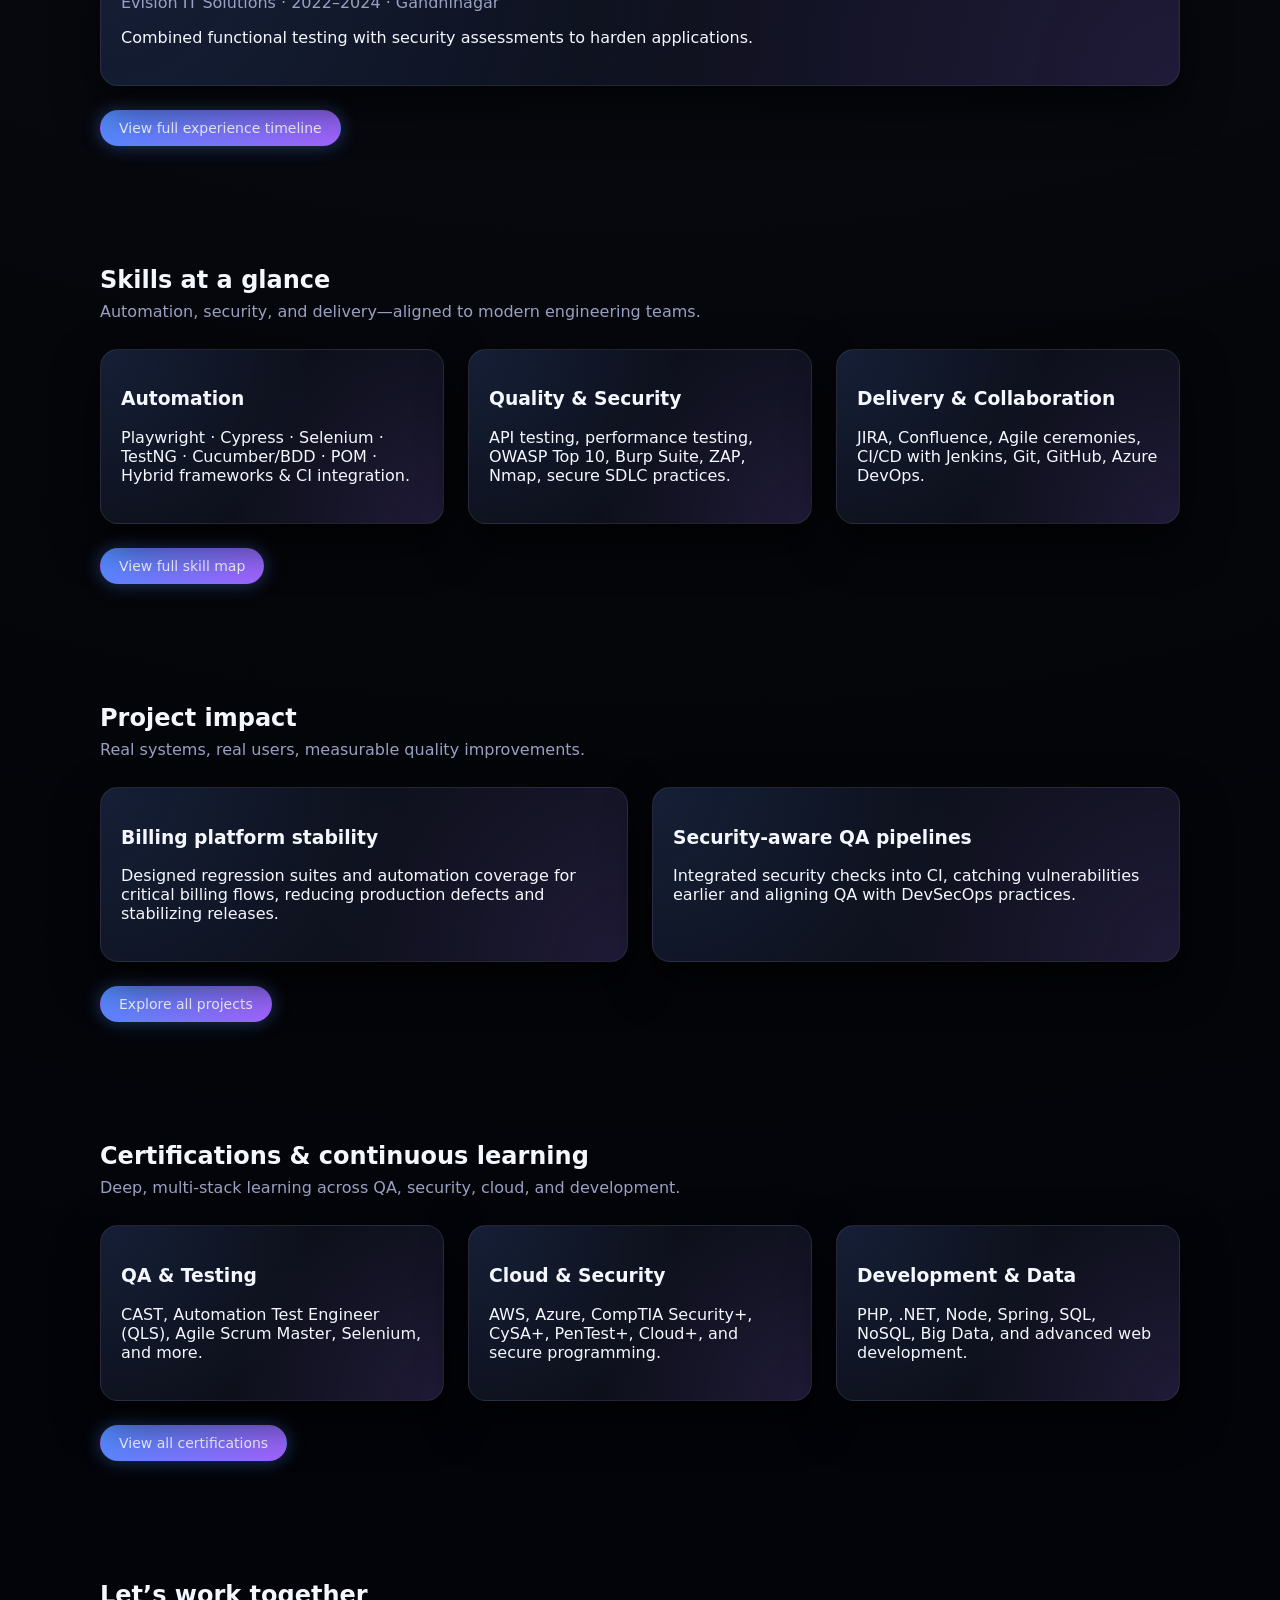
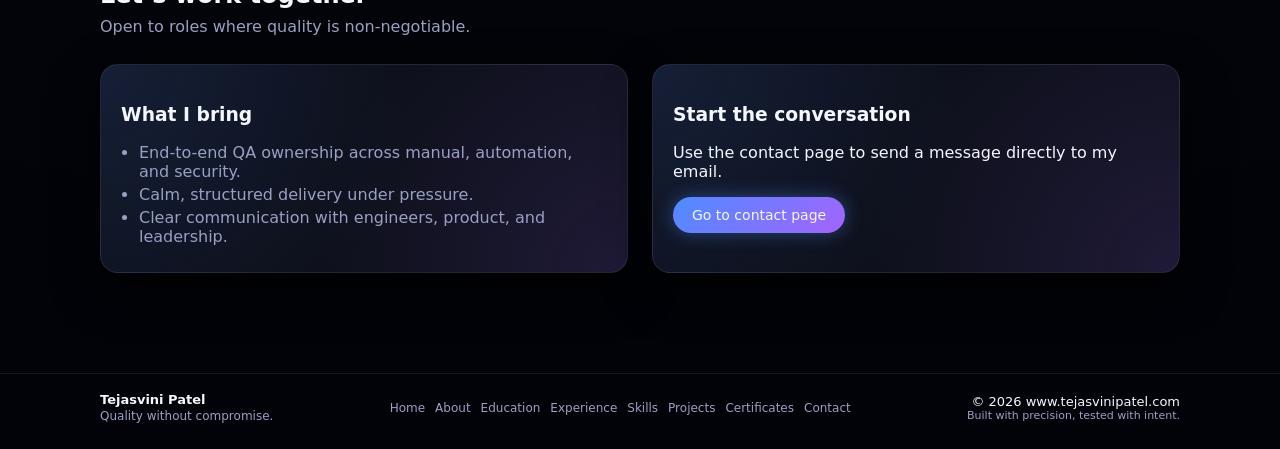
==== commit fc2e9bad: "Add link to experience timeline in hero actions Added a link to explore the full experience timeline" ====
--- a/index.html
+++ b/index.html
@@ -64,6 +64,7 @@
           <div class="hero-actions">
             <a href="projects.html" class="btn primary btn-glow">View Projects</a>
             <a href="contact.html" class="btn primary btn-glow">Let’s Work Together</a>
+            <a href="experience.html" class="btn primary btn-glow">Explore full experience timeline →</a>
           </div>
          
         </div>
@@ -90,9 +91,7 @@
               <span class="value">OWASP · Burp Suite · ZAP</span>
             </div>
           </div>
-        
           <br>   
-          <a href="experience.html" class="btn primary btn-glow">Explore full experience timeline →</a>
         </aside>
       </div>
     </section>
@@ -237,7 +236,7 @@
         <div class="glass-card">
           <h3>Start the conversation</h3>
           <p>Use the contact page to send a message directly to my email.</p>
-          <a href="contact.html" class="btn primary btn-glow">Go to contact page</a>
+           <a href="contact.html" class="btn primary btn-glow">Go to contact page</a>
         </div>
       </div>
     </section>
